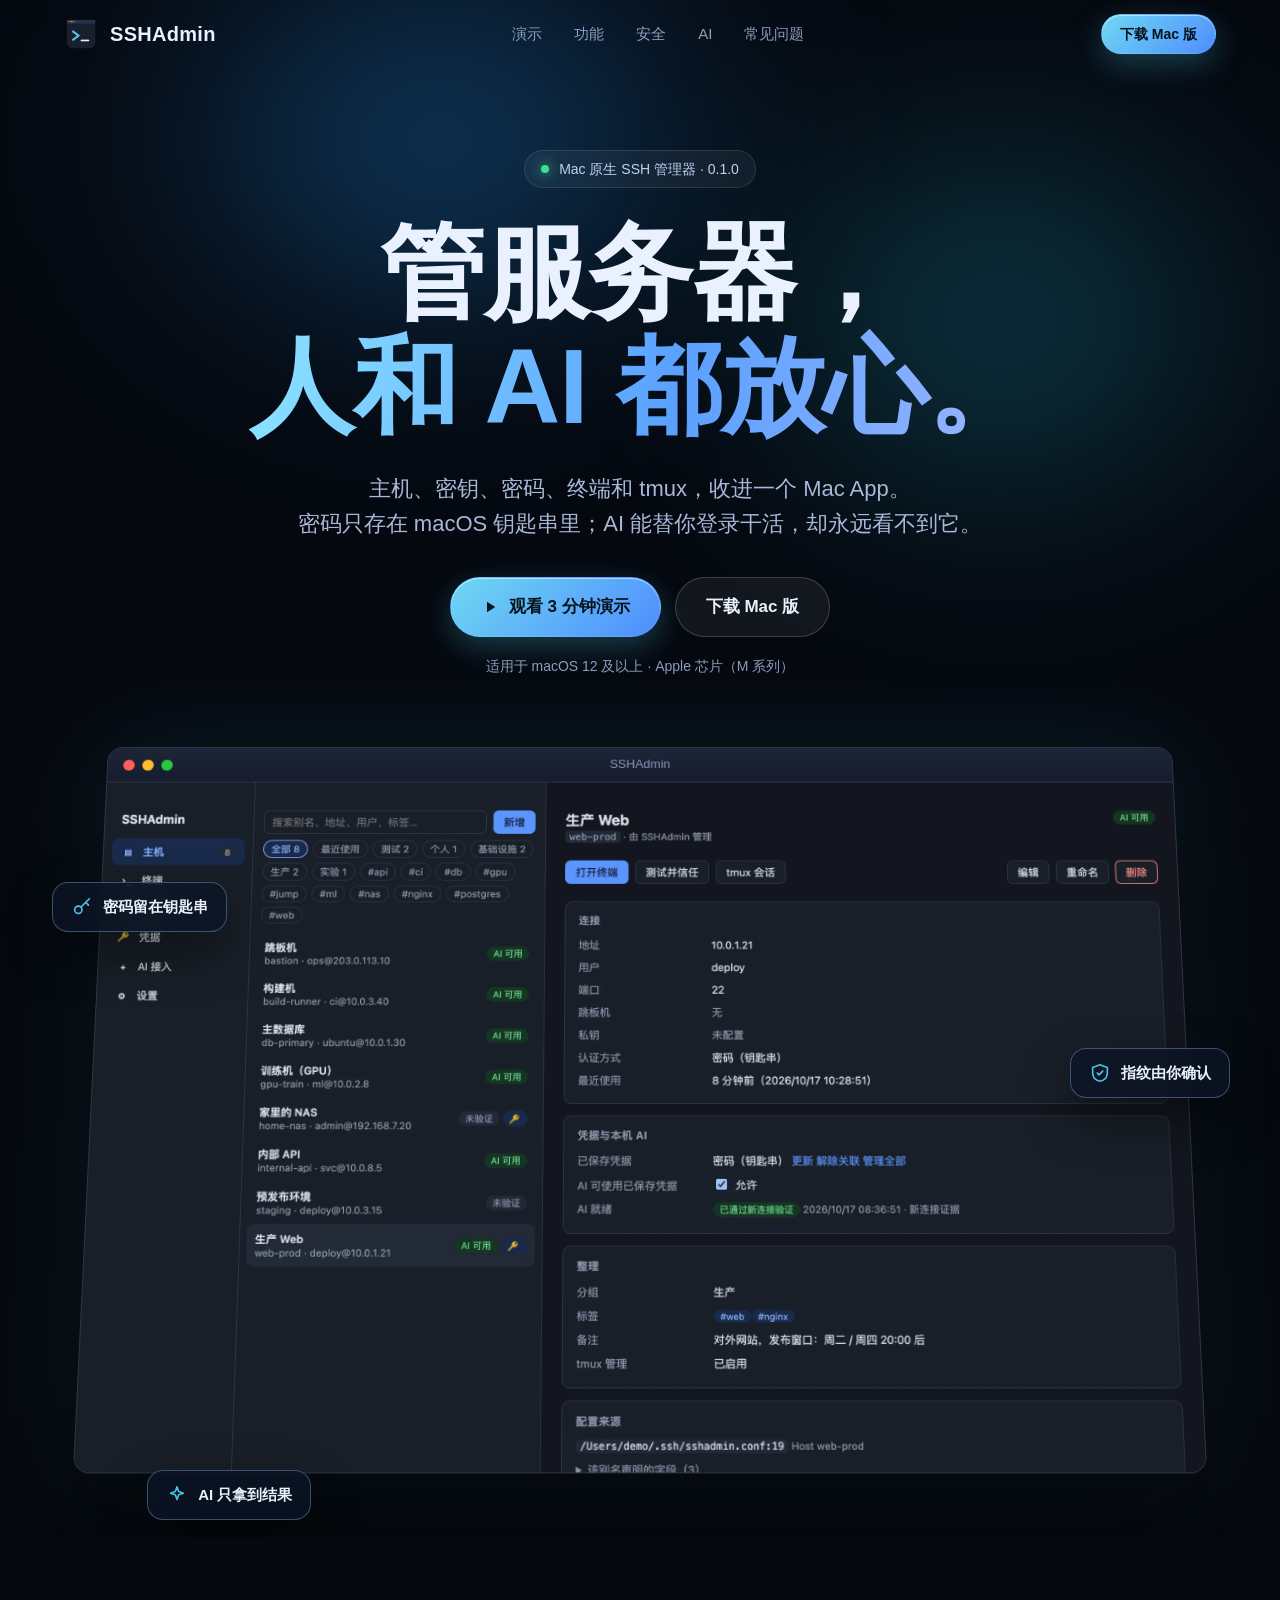
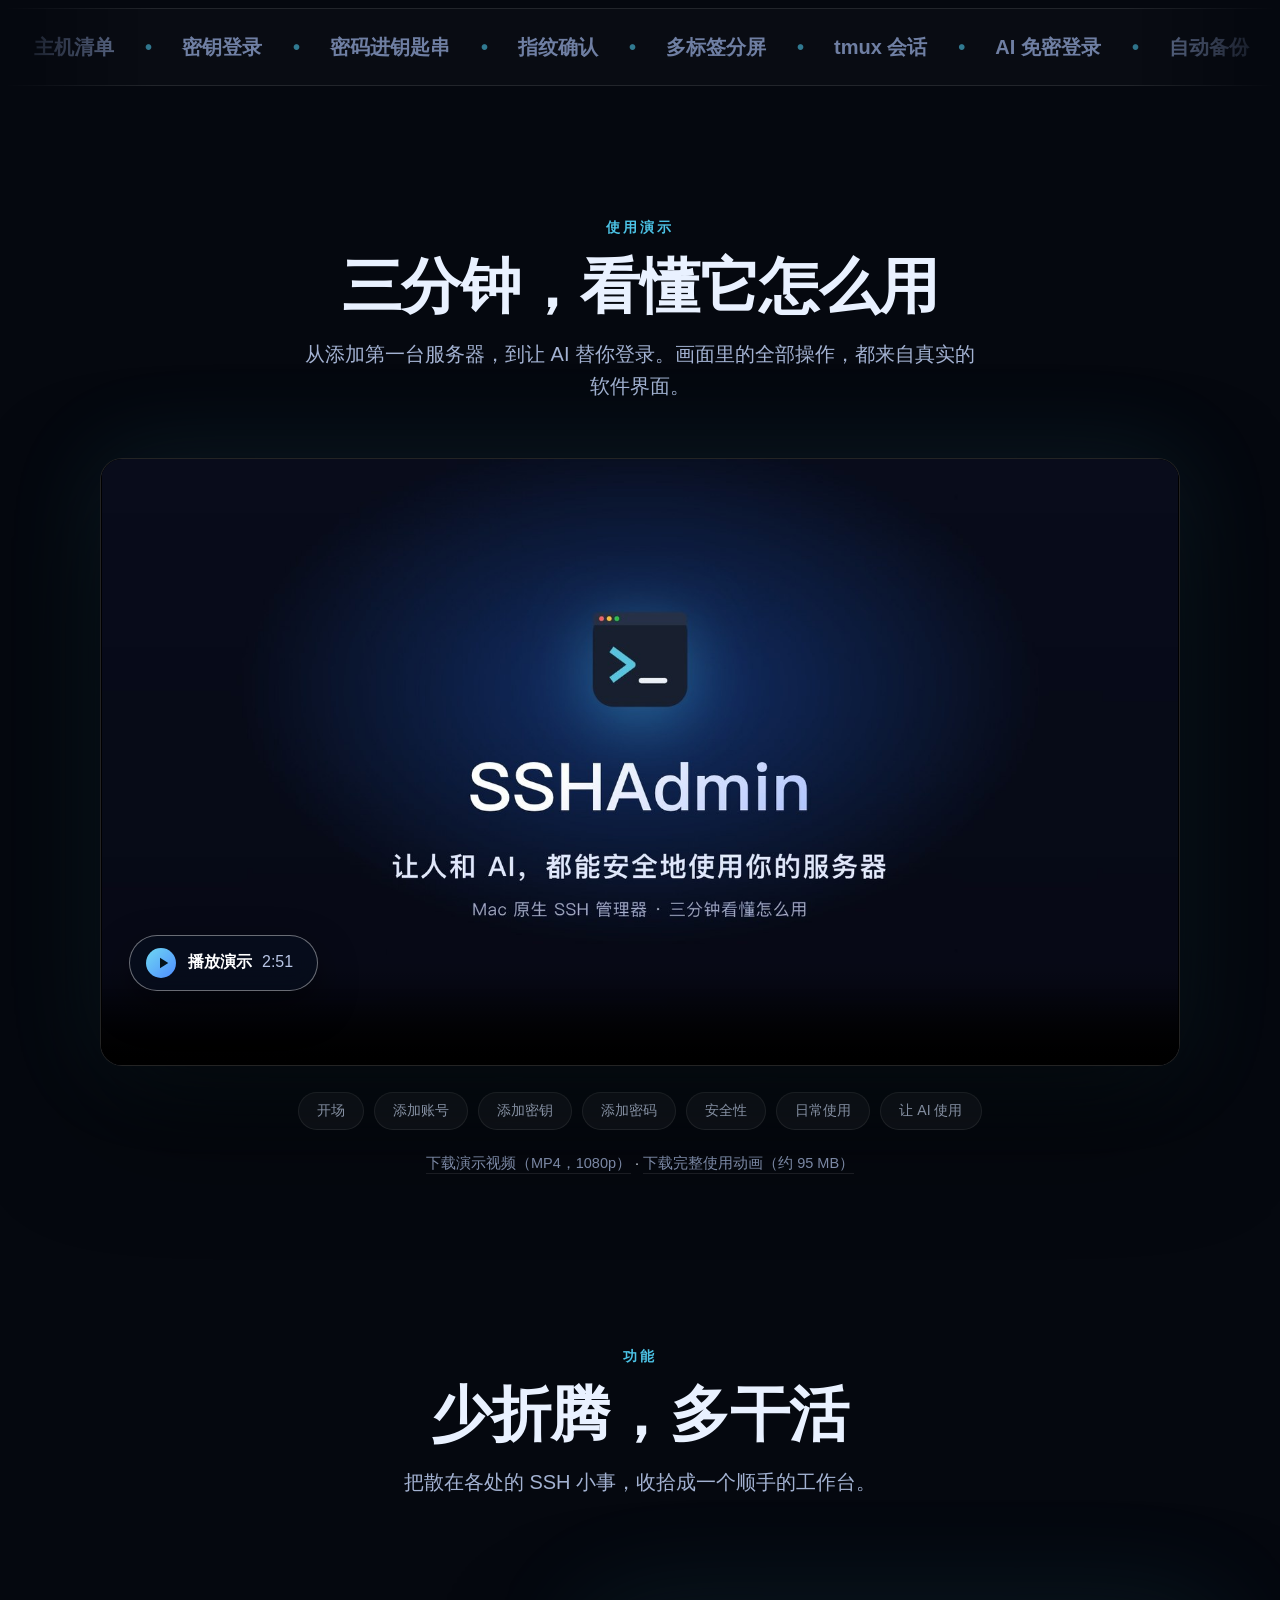
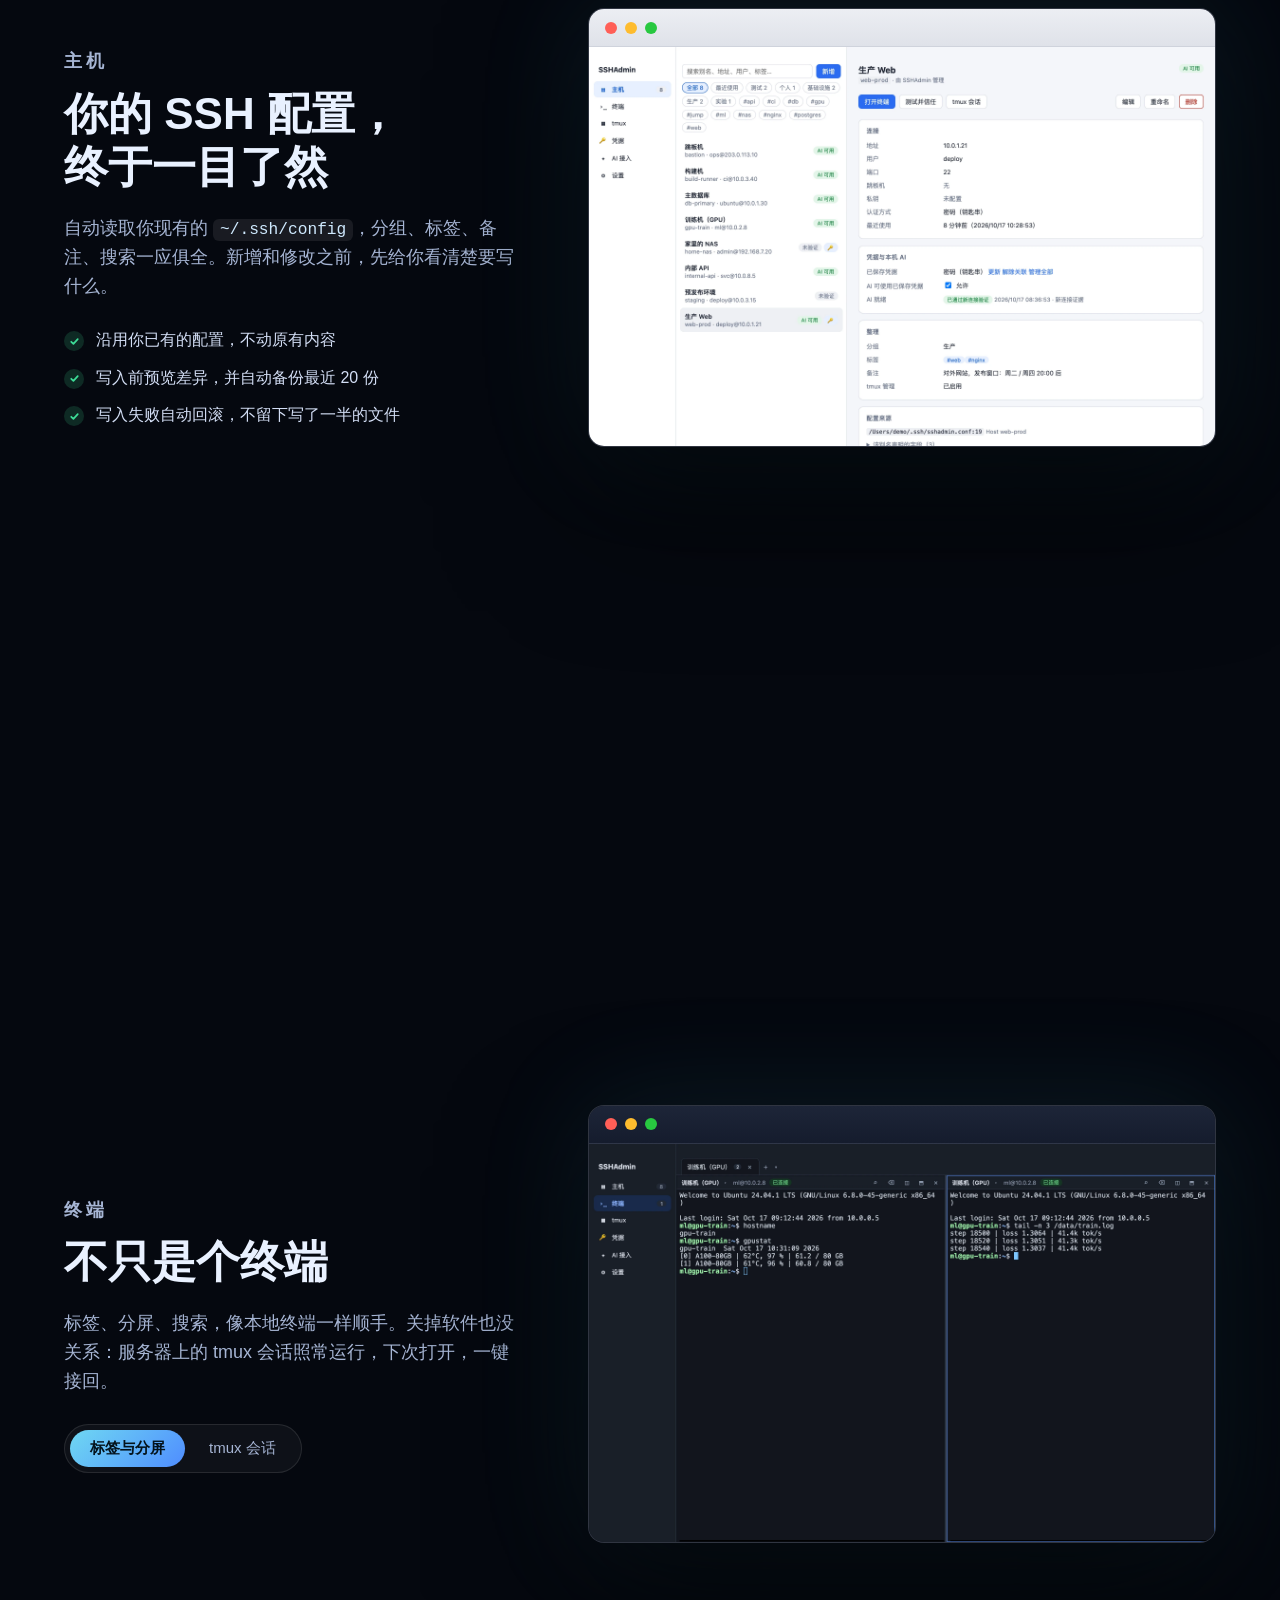
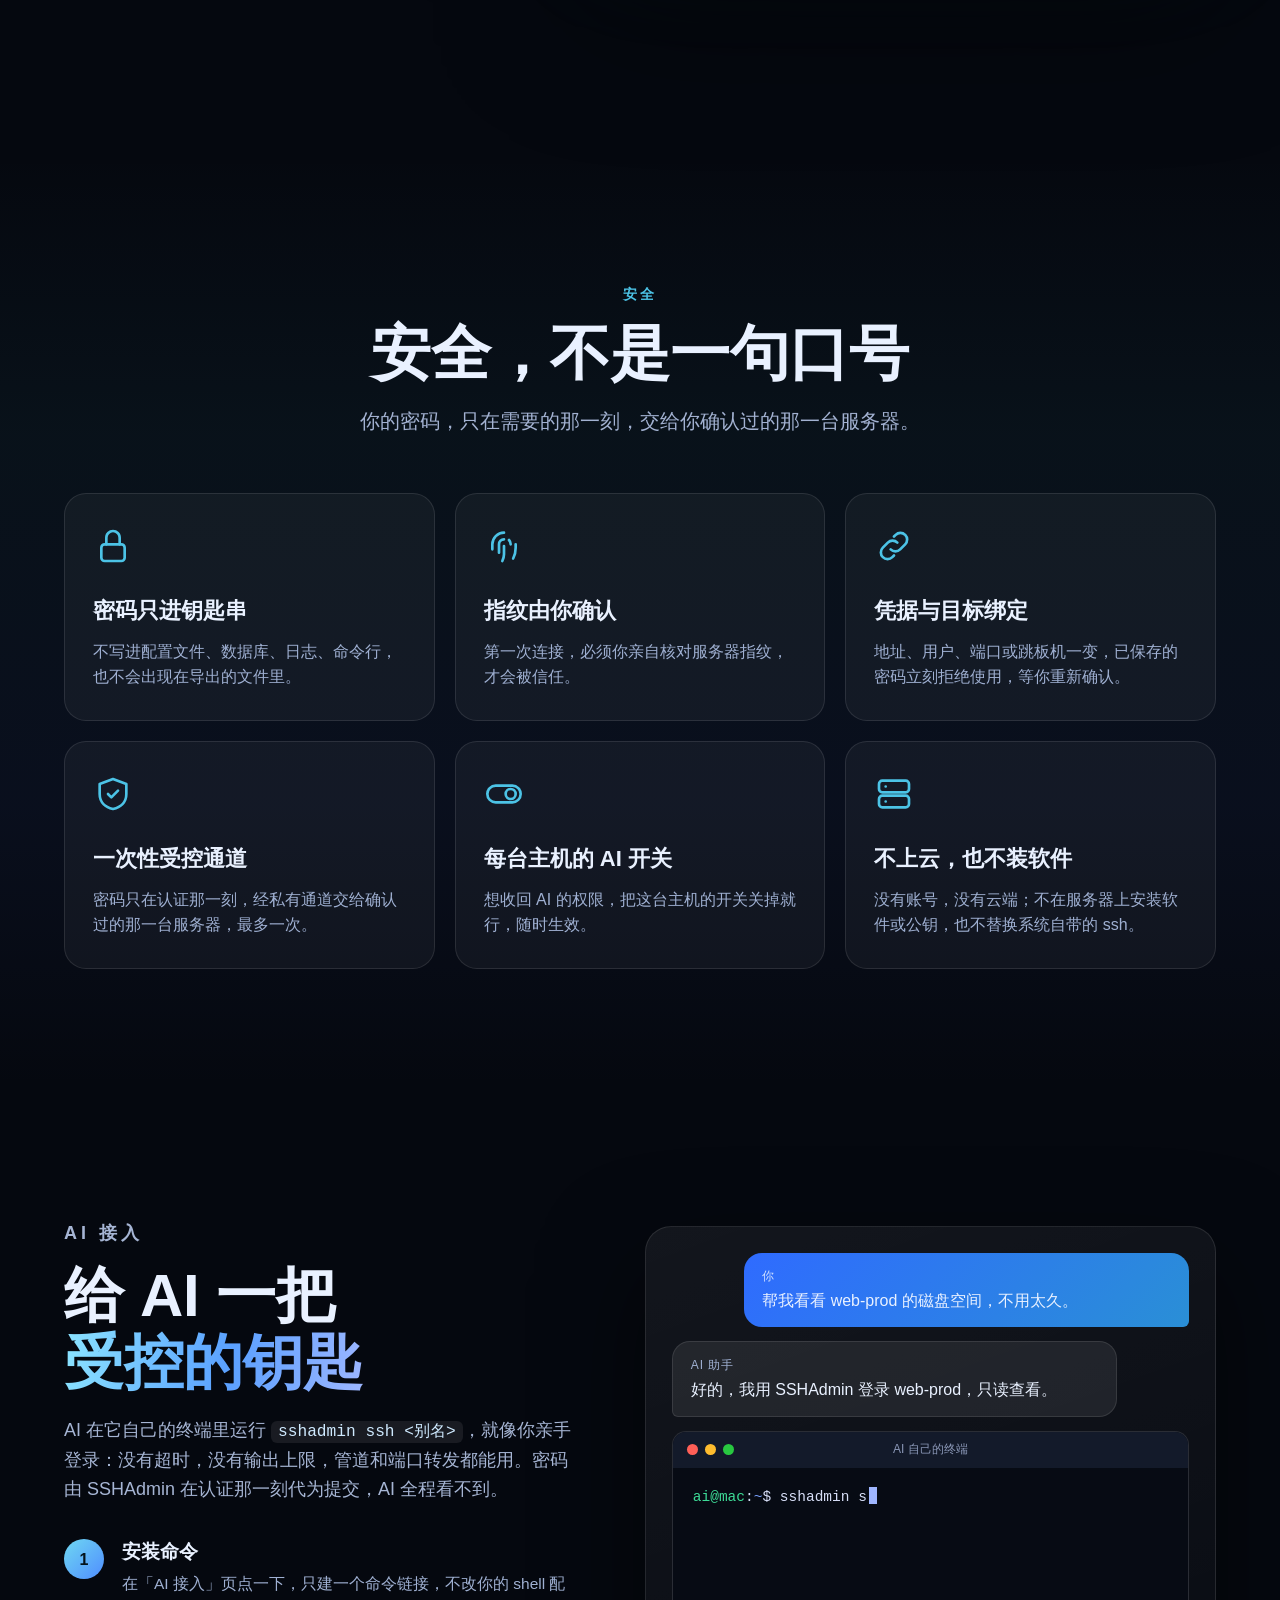
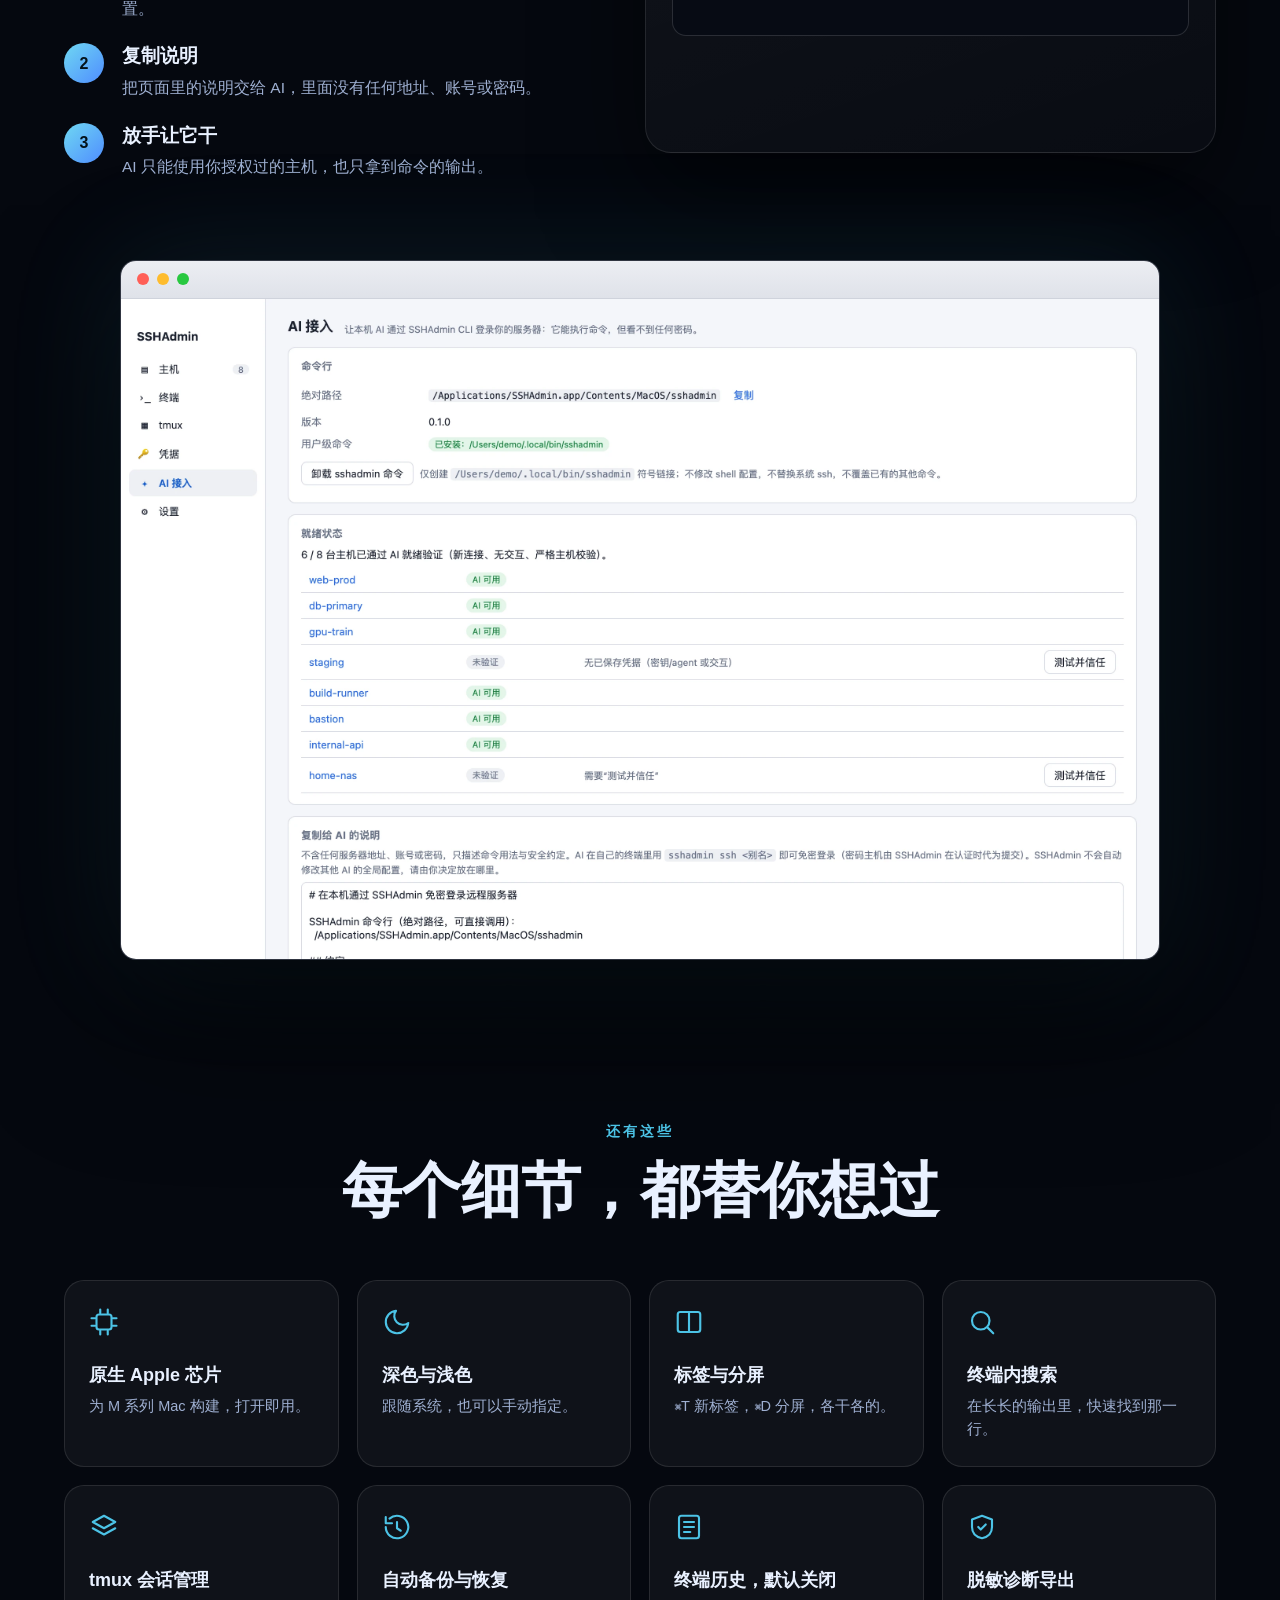
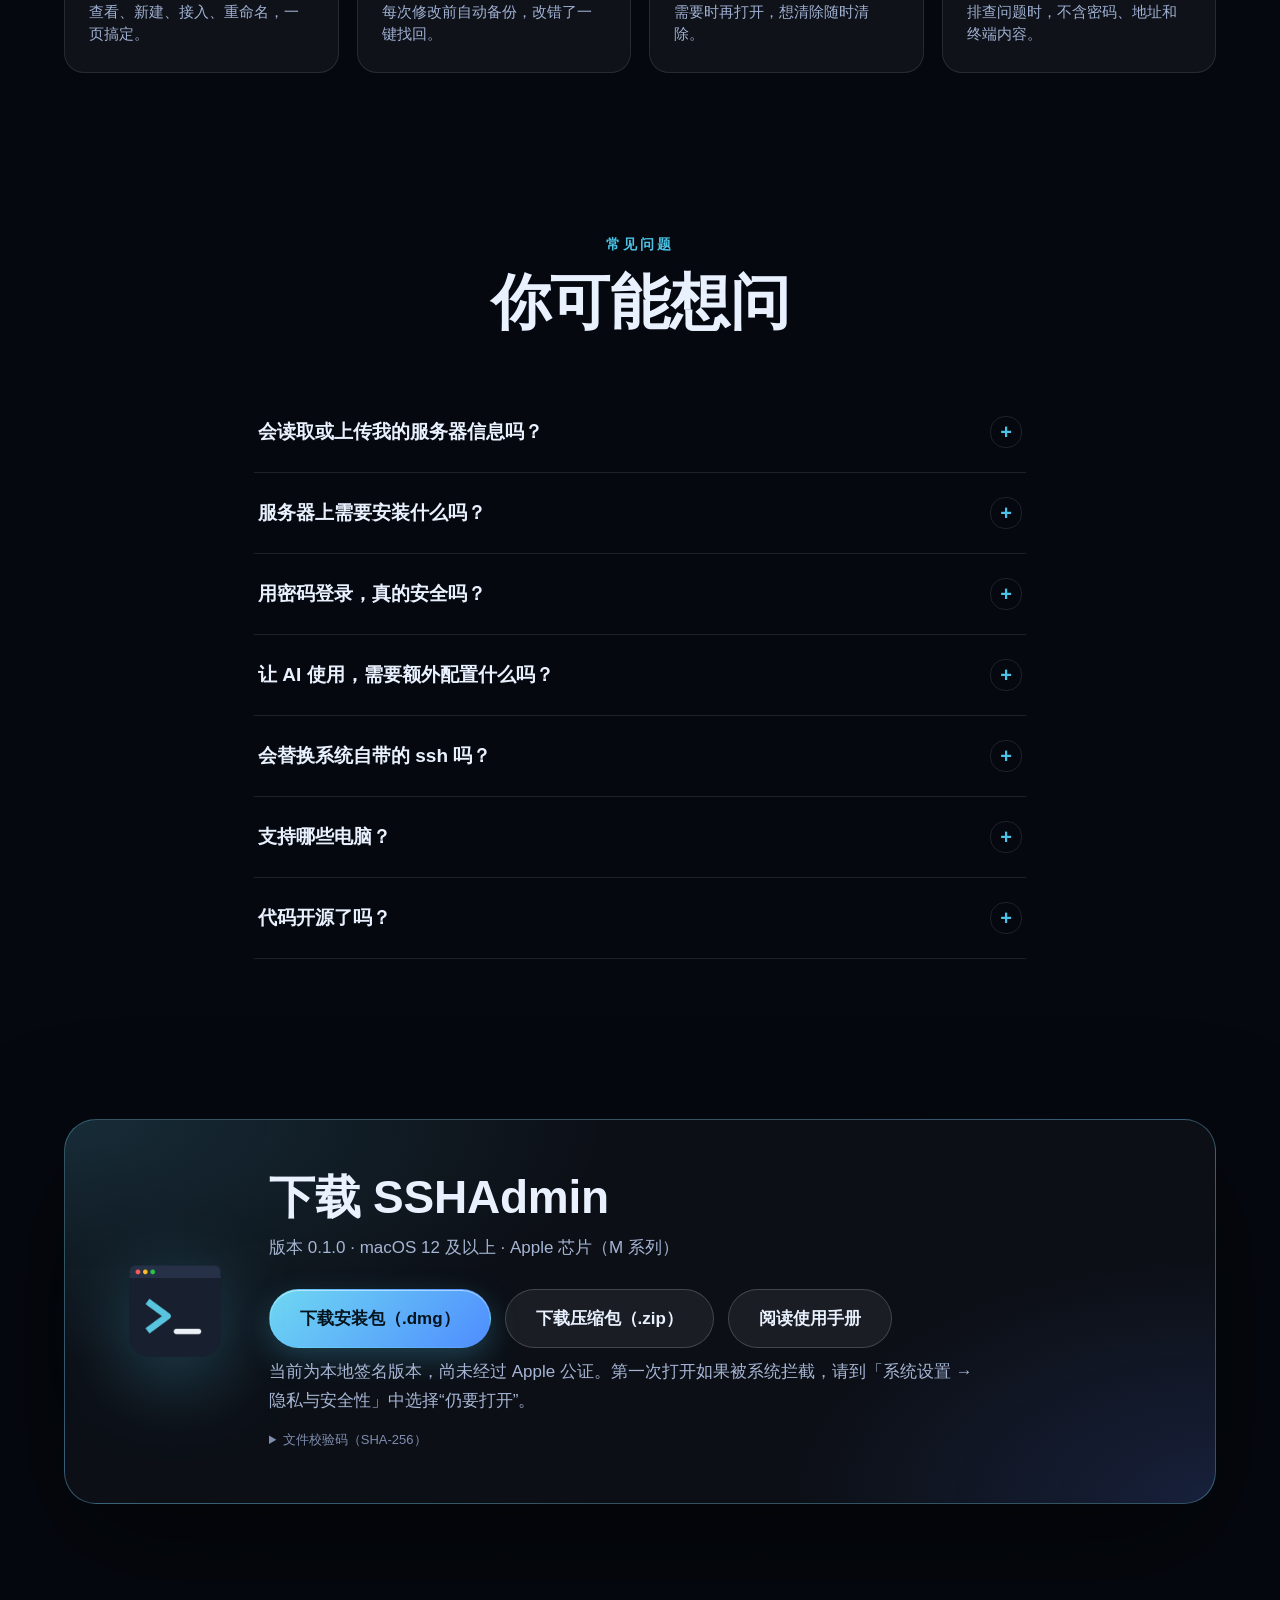
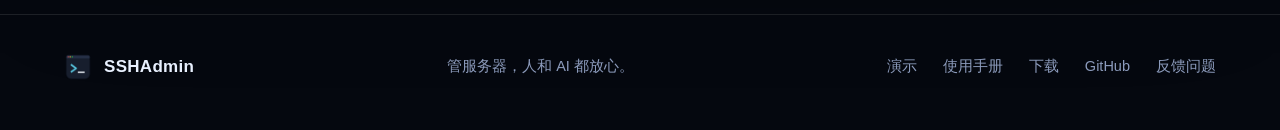
==== docs/index.html @ c9dc5f43 "Publish SSHAdmin website and release documentation" ====
<!doctype html>
<html lang="zh-CN">
<head>
<meta charset="utf-8">
<meta name="viewport" content="width=device-width, initial-scale=1">
<title>SSHAdmin · 管服务器，人和 AI 都放心</title>
<meta name="description" content="SSHAdmin 是 Mac 上的 SSH 管理器：主机、密钥、密码、终端和 tmux 收进一个 App。密码只存在 macOS 钥匙串里，AI 能替你登录干活，却永远看不到它。">
<meta name="theme-color" content="#05080f">
<meta property="og:type" content="website">
<meta property="og:url" content="https://dfbtcice.github.io/sshadmin/">
<meta property="og:image" content="https://dfbtcice.github.io/sshadmin/img/poster.jpg">
<link rel="canonical" href="https://dfbtcice.github.io/sshadmin/">
<meta property="og:title" content="SSHAdmin · 管服务器，人和 AI 都放心">
<meta property="og:description" content="Mac 上的 SSH 管理器。密码只存在 macOS 钥匙串里，AI 能替你登录干活，却永远看不到它。">
<link rel="icon" href="img/icon.png">
<link rel="stylesheet" href="style.css">
</head>
<body>

<header class="nav" id="nav">
  <div class="wrap nav-in">
    <a class="logo" href="#top" aria-label="SSHAdmin 首页"><img src="img/icon.png" alt="" width="34" height="34"><span>SSHAdmin</span></a>
    <nav class="links" aria-label="主导航">
      <a href="#film">演示</a>
      <a href="#features">功能</a>
      <a href="#security">安全</a>
      <a href="#ai">AI</a>
      <a href="#faq">常见问题</a>
    </nav>
    <a class="btn btn-sm" href="#download">下载 Mac 版</a>
  </div>
</header>

<main id="top">

<!-- ============ Hero ============ -->
<section class="hero">
  <div class="glow g1"></div><div class="glow g2"></div>
  <div class="wrap hero-in">
    <div class="chip"><i class="dot"></i>Mac 原生 SSH 管理器 · 0.1.0</div>
    <h1>管服务器，<br><span class="grad">人和 AI 都放心。</span></h1>
    <p class="lead">主机、密钥、密码、终端和 tmux，收进一个 Mac App。<br class="pc">密码只存在 macOS 钥匙串里；AI 能替你登录干活，却永远看不到它。</p>
    <div class="cta">
      <a class="btn btn-lg" href="#film"><svg viewBox="0 0 24 24" width="18" height="18" fill="currentColor"><path d="M8 5v14l11-7z"/></svg>观看 3 分钟演示</a>
      <a class="btn btn-lg btn-ghost" href="#download">下载 Mac 版</a>
    </div>
    <p class="meta">适用于 macOS 12 及以上 · Apple 芯片（M 系列）</p>

    <div class="stage" id="heroStage">
      <div class="badge b1"><svg viewBox="0 0 24 24"><circle cx="8" cy="15" r="4"/><path d="M11 12l9-9M16 7l3 3"/></svg>密码留在钥匙串</div>
      <div class="badge b2"><svg viewBox="0 0 24 24"><path d="M12 3l8 3v6c0 5-3.5 8-8 9-4.5-1-8-4-8-9V6l8-3z"/><path d="M9 12l2 2 4-4"/></svg>指纹由你确认</div>
      <div class="badge b3"><svg viewBox="0 0 24 24"><path d="M12 3l1.8 5.2L19 10l-5.2 1.8L12 17l-1.8-5.2L5 10l5.2-1.8L12 3z"/></svg>AI 只拿到结果</div>
      <figure class="win" id="heroWin">
        <div class="bar"><i></i><i></i><i></i><span>SSHAdmin</span></div>
        <img src="img/hosts-dark.webp" alt="SSHAdmin 主机列表与详情" width="1320" height="840" fetchpriority="high">
      </figure>
    </div>
  </div>
</section>

<!-- ============ 跑马灯 ============ -->
<div class="marquee" aria-hidden="true">
  <div class="track">
    <span>主机清单</span><span>密钥登录</span><span>密码进钥匙串</span><span>指纹确认</span><span>多标签分屏</span><span>tmux 会话</span><span>AI 免密登录</span><span>自动备份</span><span>深色模式</span>
    <span>主机清单</span><span>密钥登录</span><span>密码进钥匙串</span><span>指纹确认</span><span>多标签分屏</span><span>tmux 会话</span><span>AI 免密登录</span><span>自动备份</span><span>深色模式</span>
  </div>
</div>

<!-- ============ 视频 ============ -->
<section class="section film" id="film">
  <div class="wrap">
    <div class="head center reveal">
      <p class="eyebrow">使用演示</p>
      <h2>三分钟，看懂它怎么用</h2>
      <p class="sub">从添加第一台服务器，到让 AI 替你登录。画面里的全部操作，都来自真实的软件界面。</p>
    </div>
    <div class="player reveal" id="player">
      <video id="demo" controls preload="metadata" playsinline poster="img/poster.jpg">
        <source src="sshadmin-demo.mp4" type="video/mp4">
        你的浏览器不支持视频播放，请直接打开 sshadmin-demo.mp4。
      </video>
      <button class="bigplay" id="bigplay" aria-label="播放演示视频"><svg viewBox="0 0 24 24" fill="currentColor"><path d="M8 5v14l11-7z"/></svg><span>播放演示<em>2:51</em></span></button>
    </div>
    <div class="chapters reveal" id="chapters">
      <button data-t="0">开场</button>
      <button data-t="4.5">添加账号</button>
      <button data-t="25.7">添加密钥</button>
      <button data-t="43.2">添加密码</button>
      <button data-t="77.6">安全性</button>
      <button data-t="98.4">日常使用</button>
      <button data-t="125.9">让 AI 使用</button>
    </div>
    <p class="vlink reveal"><a href="sshadmin-demo.mp4" download>下载演示视频（MP4，1080p）</a> · <a href="https://github.com/DFBTCice/sshadmin/releases/download/v0.1.0/SSHAdmin-0.1.0-tutorial.mp4">下载完整使用动画（约 95 MB）</a></p>
  </div>
</section>

<!-- ============ 功能 ============ -->
<section class="section" id="features">
  <div class="wrap">
    <div class="head center reveal">
      <p class="eyebrow">功能</p>
      <h2>少折腾，多干活</h2>
      <p class="sub">把散在各处的 SSH 小事，收拾成一个顺手的工作台。</p>
    </div>

    <div class="row reveal">
      <div class="copy">
        <p class="eyebrow">主机</p>
        <h3>你的 SSH 配置，<br>终于一目了然</h3>
        <p>自动读取你现有的 <code>~/.ssh/config</code>，分组、标签、备注、搜索一应俱全。新增和修改之前，先给你看清楚要写什么。</p>
        <ul class="ticks">
          <li>沿用你已有的配置，不动原有内容</li>
          <li>写入前预览差异，并自动备份最近 20 份</li>
          <li>写入失败自动回滚，不留下写了一半的文件</li>
        </ul>
      </div>
      <figure class="shot light"><div class="bar"><i></i><i></i><i></i></div><img src="img/hosts-light.webp" alt="主机列表（浅色）" loading="lazy" width="1320" height="840"></figure>
    </div>

    <div class="row rev reveal">
      <div class="copy">
        <p class="eyebrow">凭据</p>
        <h3>密码与密钥，<br>各归其位</h3>
        <p>密码和私钥口令只保存在 macOS 钥匙串。私钥只引用路径，从不读取、不复制。每台服务器第一次连接，都由你亲自核对指纹。</p>
        <ul class="ticks">
          <li>新增主机时，一步完成保存与验证</li>
          <li>指纹对得上，才会被信任</li>
          <li>用和 AI 完全相同的条件做一次真实验证</li>
        </ul>
      </div>
      <figure class="shot light"><div class="bar"><i></i><i></i><i></i></div><img src="img/fingerprint-light.webp" alt="确认服务器指纹" loading="lazy" width="1320" height="840"></figure>
    </div>

    <div class="row reveal">
      <div class="copy">
        <p class="eyebrow">终端</p>
        <h3>不只是个终端</h3>
        <p>标签、分屏、搜索，像本地终端一样顺手。关掉软件也没关系：服务器上的 tmux 会话照常运行，下次打开，一键接回。</p>
        <div class="tabs" role="tablist" aria-label="终端画面">
          <button class="on" data-img="img/terminal-dark.webp" role="tab">标签与分屏</button>
          <button data-img="img/tmux-attached-dark.webp" role="tab">tmux 会话</button>
        </div>
      </div>
      <figure class="shot"><div class="bar"><i></i><i></i><i></i></div><img id="termShot" src="img/terminal-dark.webp" alt="终端画面" loading="lazy" width="1320" height="840"></figure>
    </div>
  </div>
</section>

<!-- ============ 安全 ============ -->
<section class="section sec" id="security">
  <div class="wrap">
    <div class="head center reveal">
      <p class="eyebrow">安全</p>
      <h2>安全，不是一句口号</h2>
      <p class="sub">你的密码，只在需要的那一刻，交给你确认过的那一台服务器。</p>
    </div>
    <div class="cards">
      <article class="card reveal"><svg viewBox="0 0 24 24"><rect x="5" y="11" width="14" height="10" rx="2"/><path d="M8 11V7a4 4 0 0 1 8 0v4"/></svg><h4>密码只进钥匙串</h4><p>不写进配置文件、数据库、日志、命令行，也不会出现在导出的文件里。</p></article>
      <article class="card reveal"><svg viewBox="0 0 24 24"><path d="M12 4a7 7 0 0 0-7 7v3"/><path d="M12 8a3 3 0 0 0-3 3v5"/><path d="M12 12v5c0 1.5-.4 2.7-1 4"/><path d="M16 11a4 4 0 0 0-1-2.6"/><path d="M19 11v2c0 2.5-.5 4.6-1.5 6.5"/></svg><h4>指纹由你确认</h4><p>第一次连接，必须你亲自核对服务器指纹，才会被信任。</p></article>
      <article class="card reveal"><svg viewBox="0 0 24 24"><path d="M10 14a4 4 0 0 0 5.7 0l3-3a4 4 0 0 0-5.7-5.7l-1 1"/><path d="M14 10a4 4 0 0 0-5.7 0l-3 3a4 4 0 0 0 5.7 5.7l1-1"/></svg><h4>凭据与目标绑定</h4><p>地址、用户、端口或跳板机一变，已保存的密码立刻拒绝使用，等你重新确认。</p></article>
      <article class="card reveal"><svg viewBox="0 0 24 24"><path d="M12 3l8 3v6c0 5-3.5 8-8 9-4.5-1-8-4-8-9V6l8-3z"/><path d="M9 12l2 2 4-4"/></svg><h4>一次性受控通道</h4><p>密码只在认证那一刻，经私有通道交给确认过的那一台服务器，最多一次。</p></article>
      <article class="card reveal"><svg viewBox="0 0 24 24"><rect x="2" y="7" width="20" height="10" rx="5"/><circle cx="16" cy="12" r="3"/></svg><h4>每台主机的 AI 开关</h4><p>想收回 AI 的权限，把这台主机的开关关掉就行，随时生效。</p></article>
      <article class="card reveal"><svg viewBox="0 0 24 24"><rect x="3" y="4" width="18" height="7" rx="2"/><rect x="3" y="13" width="18" height="7" rx="2"/><path d="M7 7.5h.01M7 16.5h.01"/></svg><h4>不上云，也不装软件</h4><p>没有账号，没有云端；不在服务器上安装软件或公钥，也不替换系统自带的 ssh。</p></article>
    </div>
  </div>
</section>

<!-- ============ AI ============ -->
<section class="section ai" id="ai">
  <div class="wrap ai-in">
    <div class="copy reveal">
      <p class="eyebrow">AI 接入</p>
      <h2>给 AI 一把<br><span class="grad">受控的钥匙</span></h2>
      <p class="sub left">AI 在它自己的终端里运行 <code>sshadmin ssh &lt;别名&gt;</code>，就像你亲手登录：没有超时，没有输出上限，管道和端口转发都能用。密码由 SSHAdmin 在认证那一刻代为提交，AI 全程看不到。</p>
      <ol class="steps">
        <li><b>安装命令</b><span>在「AI 接入」页点一下，只建一个命令链接，不改你的 shell 配置。</span></li>
        <li><b>复制说明</b><span>把页面里的说明交给 AI，里面没有任何地址、账号或密码。</span></li>
        <li><b>放手让它干</b><span>AI 只能使用你授权过的主机，也只拿到命令的输出。</span></li>
      </ol>
    </div>
    <div class="aiviz reveal" id="aiviz">
      <div class="chat">
        <div class="msg me"><small>你</small>帮我看看 web-prod 的磁盘空间，不用太久。</div>
        <div class="msg bot"><small>AI 助手</small>好的，我用 SSHAdmin 登录 web-prod，只读查看。</div>
      </div>
      <div class="term">
        <div class="tb"><i></i><i></i><i></i><span>AI 自己的终端</span></div>
        <pre><span class="g">ai@mac</span>:<span class="b">~</span>$ <span id="aiCmd" data-text="sshadmin ssh web-prod 'df -h / /data'"></span><span class="caret"></span>
<span id="aiOut" class="out"><span class="d">Filesystem      Size  Used Avail Use% Mounted on</span>
/dev/sda1        98G   60G   34G  64% /
/dev/sdb1       1.8T  1.4T  380G  79% /data</span></pre>
        <div class="float">🔐 密码由 SSHAdmin 在认证时代为提交</div>
      </div>
      <div class="msg bot done" id="aiDone"><small>AI 助手</small>根分区已用 64%，/data 还剩 380G，一切正常。</div>
    </div>
  </div>
  <div class="wrap">
    <figure class="shot wide light reveal"><div class="bar"><i></i><i></i><i></i></div><img src="img/ai-light.webp" alt="AI 接入页面" loading="lazy" width="1320" height="840"></figure>
  </div>
</section>

<!-- ============ 小功能 ============ -->
<section class="section small">
  <div class="wrap">
    <div class="head center reveal">
      <p class="eyebrow">还有这些</p>
      <h2>每个细节，都替你想过</h2>
    </div>
    <div class="grid">
      <div class="g reveal"><svg viewBox="0 0 24 24"><rect x="6" y="6" width="12" height="12" rx="2"/><path d="M9 2v3M15 2v3M9 19v3M15 19v3M2 9h3M2 15h3M19 9h3M19 15h3"/></svg><b>原生 Apple 芯片</b><span>为 M 系列 Mac 构建，打开即用。</span></div>
      <div class="g reveal"><svg viewBox="0 0 24 24"><path d="M21 12.8A9 9 0 1 1 11.2 3a7 7 0 0 0 9.8 9.8z"/></svg><b>深色与浅色</b><span>跟随系统，也可以手动指定。</span></div>
      <div class="g reveal"><svg viewBox="0 0 24 24"><rect x="3" y="4" width="18" height="16" rx="2"/><path d="M12 4v16"/></svg><b>标签与分屏</b><span>⌘T 新标签，⌘D 分屏，各干各的。</span></div>
      <div class="g reveal"><svg viewBox="0 0 24 24"><circle cx="11" cy="11" r="7"/><path d="M21 21l-4.3-4.3"/></svg><b>终端内搜索</b><span>在长长的输出里，快速找到那一行。</span></div>
      <div class="g reveal"><svg viewBox="0 0 24 24"><path d="M12 3l9 5-9 5-9-5 9-5z"/><path d="M3 13l9 5 9-5"/></svg><b>tmux 会话管理</b><span>查看、新建、接入、重命名，一页搞定。</span></div>
      <div class="g reveal"><svg viewBox="0 0 24 24"><path d="M3 12a9 9 0 1 0 3-6.7"/><path d="M3 4v5h5"/><path d="M12 8v5l3 2"/></svg><b>自动备份与恢复</b><span>每次修改前自动备份，改错了一键找回。</span></div>
      <div class="g reveal"><svg viewBox="0 0 24 24"><rect x="4" y="3" width="16" height="18" rx="2"/><path d="M8 8h8M8 12h8M8 16h5"/></svg><b>终端历史，默认关闭</b><span>需要时再打开，想清除随时清除。</span></div>
      <div class="g reveal"><svg viewBox="0 0 24 24"><path d="M12 3l8 3v6c0 5-3.5 8-8 9-4.5-1-8-4-8-9V6l8-3z"/><path d="M9 12l2 2 4-4"/></svg><b>脱敏诊断导出</b><span>排查问题时，不含密码、地址和终端内容。</span></div>
    </div>
  </div>
</section>

<!-- ============ 常见问题 ============ -->
<section class="section faq" id="faq">
  <div class="wrap narrow">
    <div class="head center reveal">
      <p class="eyebrow">常见问题</p>
      <h2>你可能想问</h2>
    </div>
    <div class="qa reveal">
      <details><summary>会读取或上传我的服务器信息吗？</summary><p>不会上传。SSHAdmin 没有账号体系，也不连接任何云端；它只在本机读取你的 SSH 配置，并通过系统自带的 OpenSSH 连接你自己的服务器。</p></details>
      <details><summary>服务器上需要安装什么吗？</summary><p>不需要。SSHAdmin 不会在服务器上安装软件，也不会替你部署公钥。使用 tmux 功能时，服务器上需要已经装有 tmux。</p></details>
      <details><summary>用密码登录，真的安全吗？</summary><p>密码只保存在 macOS 钥匙串，登录时在认证那一刻才交给你确认过的那台服务器。如果想要更强的保护，仍然推荐使用私钥登录——SSHAdmin 两种方式都支持。</p></details>
      <details><summary>让 AI 使用，需要额外配置什么吗？</summary><p>不需要接入任何插件。在「AI 接入」页安装 sshadmin 命令，再把页面里的说明复制给 AI，它就能在自己的终端里使用。SSHAdmin 不会改动其他 AI 工具的全局设置。</p></details>
      <details><summary>会替换系统自带的 ssh 吗？</summary><p>不会。系统的 ssh 保持原样，<code>sshadmin ssh</code> 只是多出来的一个入口。</p></details>
      <details><summary>支持哪些电脑？</summary><p>目前提供 Apple 芯片（M 系列）的 Mac 版本，需要 macOS 12 及以上。</p></details>
      <details><summary>代码开源了吗？</summary><p>应用源码暂不公开。<a href="https://github.com/DFBTCice/sshadmin">GitHub 产品发布仓库</a>提供官网、使用文档和成品下载，也可以在那里反馈问题。</p></details>
    </div>
  </div>
</section>

<!-- ============ 下载 ============ -->
<section class="section dl" id="download">
  <div class="wrap">
    <div class="dl-card reveal">
      <img src="img/icon.png" alt="" width="108" height="108">
      <div class="dl-main">
        <h2>下载 SSHAdmin</h2>
        <p>版本 0.1.0 · macOS 12 及以上 · Apple 芯片（M 系列）</p>
        <div class="cta">
          <a class="btn btn-lg" href="https://github.com/DFBTCice/sshadmin/releases/download/v0.1.0/SSHAdmin-0.1.0-macos-arm64.dmg" download>下载安装包（.dmg）</a>
          <a class="btn btn-lg btn-ghost" href="https://github.com/DFBTCice/sshadmin/releases/download/v0.1.0/SSHAdmin-0.1.0-macos-arm64.zip" download>下载压缩包（.zip）</a>
          <a class="btn btn-lg btn-ghost" href="manual.html">阅读使用手册</a>
        </div>
        <p class="note">当前为本地签名版本，尚未经过 Apple 公证。第一次打开如果被系统拦截，请到「系统设置 → 隐私与安全性」中选择“仍要打开”。</p>
        <details class="sums"><summary>文件校验码（SHA-256）</summary>
          <p><b>.dmg</b> f452f74a0d2dbdf907e54f1220951122e396187806189d2e4a62ae624330ee91</p>
          <p><b>.zip</b> 714ab614b4f90c52831544f1d1abcf37320ddd4b312985980b5013c0b9b248b0</p>
        </details>
      </div>
    </div>
  </div>
</section>
</main>

<footer class="foot">
  <div class="wrap foot-in">
    <a class="logo" href="#top"><img src="img/icon.png" alt="" width="28" height="28"><span>SSHAdmin</span></a>
    <p>管服务器，人和 AI 都放心。</p>
    <nav><a href="#film">演示</a><a href="manual.html">使用手册</a><a href="#download">下载</a><a href="https://github.com/DFBTCice/sshadmin">GitHub</a><a href="https://github.com/DFBTCice/sshadmin/issues">反馈问题</a></nav>
  </div>
</footer>

<script src="app.js"></script>
</body>
</html>
---- docs/style.css ----
:root {
  --bg: #05080f;
  --bg2: #0a1020;
  --ink: #e9f1ff;
  --mute: #8d9cbd;
  --line: rgba(255, 255, 255, 0.1);
  --cyan: #4cc3e6;
  --blue: #4f7cff;
  --green: #3ddc97;
  --card: rgba(255, 255, 255, 0.045);
  --font: -apple-system, BlinkMacSystemFont, "SF Pro Display", "PingFang SC", "Hiragino Sans GB", "Microsoft YaHei", "Helvetica Neue", sans-serif;
  --mono: "SF Mono", ui-monospace, Menlo, Monaco, "PingFang SC", monospace;
}
* { box-sizing: border-box; margin: 0; padding: 0; }
html { scroll-behavior: smooth; scroll-padding-top: 76px; }
body { background: var(--bg); color: var(--ink); font-family: var(--font); line-height: 1.6; -webkit-font-smoothing: antialiased; overflow-x: hidden; }
img { max-width: 100%; display: block; }
a { color: inherit; text-decoration: none; }
code { font-family: var(--mono); font-size: 0.9em; padding: 2px 7px; border-radius: 6px; background: rgba(255, 255, 255, 0.08); color: #cfeaff; }
.wrap { width: 100%; max-width: 1200px; margin: 0 auto; padding: 0 24px; }
.wrap.narrow { max-width: 820px; }
.pc { display: inline; }

/* ---------- 导航 ---------- */
.nav { position: fixed; z-index: 50; left: 0; right: 0; top: 0; height: 68px; transition: background 0.3s, border-color 0.3s; border-bottom: 1px solid transparent; }
.nav.solid { background: rgba(5, 8, 15, 0.72); backdrop-filter: blur(18px) saturate(1.4); -webkit-backdrop-filter: blur(18px) saturate(1.4); border-color: var(--line); }
.nav-in { height: 68px; display: flex; align-items: center; justify-content: space-between; gap: 24px; }
.logo { display: inline-flex; align-items: center; gap: 12px; font-weight: 700; font-size: 20px; letter-spacing: 0.3px; }
.logo img { border-radius: 8px; }
.links { display: flex; gap: 32px; font-size: 15px; color: var(--mute); }
.links a { transition: color 0.2s; }
.links a:hover { color: #fff; }

/* ---------- 按钮 ---------- */
.btn { display: inline-flex; align-items: center; justify-content: center; gap: 10px; padding: 10px 22px; border-radius: 999px; font-weight: 650; font-size: 15px; color: #04131c; background: linear-gradient(135deg, #6fd8f2, #4f8dff); box-shadow: 0 10px 30px rgba(76, 195, 230, 0.28), inset 0 1px 0 rgba(255, 255, 255, 0.5); transition: transform 0.2s, box-shadow 0.2s, background 0.2s; border: 1px solid transparent; cursor: pointer; font-family: inherit; }
.btn:hover { transform: translateY(-2px); box-shadow: 0 16px 40px rgba(76, 195, 230, 0.4), inset 0 1px 0 rgba(255, 255, 255, 0.5); }
.btn-sm { padding: 8px 18px; font-size: 14px; }
.btn-lg { padding: 15px 30px; font-size: 17px; }
.btn-ghost { color: var(--ink); background: rgba(255, 255, 255, 0.06); border-color: rgba(255, 255, 255, 0.18); box-shadow: none; }
.btn-ghost:hover { background: rgba(255, 255, 255, 0.12); box-shadow: none; }

/* ---------- Hero ---------- */
.hero { position: relative; padding: 150px 0 40px; text-align: center; overflow: hidden; }
.glow { position: absolute; border-radius: 50%; filter: blur(90px); opacity: 0.55; pointer-events: none; }
.glow.g1 { width: 720px; height: 520px; left: 50%; top: -120px; margin-left: -560px; background: radial-gradient(closest-side, #1b6fb4, transparent); }
.glow.g2 { width: 640px; height: 520px; left: 50%; top: 60px; margin-left: 40px; background: radial-gradient(closest-side, #1a8fa8, transparent); opacity: 0.4; }
.hero-in { position: relative; }
.chip { display: inline-flex; align-items: center; gap: 10px; padding: 7px 16px; border-radius: 999px; border: 1px solid var(--line); background: rgba(255, 255, 255, 0.05); font-size: 14px; color: #bfd0f2; }
.chip .dot { width: 8px; height: 8px; border-radius: 4px; background: var(--green); box-shadow: 0 0 12px var(--green); }
.hero h1 { margin-top: 28px; font-size: clamp(46px, 8.2vw, 108px); font-weight: 800; line-height: 1.08; letter-spacing: -0.01em; }
.grad { background: linear-gradient(100deg, #8be4ff 0%, #5aa0ff 55%, #9db6ff 100%); -webkit-background-clip: text; background-clip: text; color: transparent; }
.lead { margin: 28px auto 0; max-width: 720px; font-size: clamp(17px, 2.1vw, 22px); color: #a9b8d8; }
.cta { margin-top: 36px; display: flex; flex-wrap: wrap; gap: 14px; justify-content: center; }
.meta { margin-top: 18px; font-size: 14px; color: var(--mute); }

.stage { position: relative; margin: 70px auto 0; max-width: 1120px; perspective: 1800px; }
.win, .shot { position: relative; margin: 0; border-radius: 16px; overflow: hidden; border: 1px solid rgba(255, 255, 255, 0.14); background: #0e1422; box-shadow: 0 60px 140px rgba(0, 0, 0, 0.6), 0 0 120px rgba(76, 195, 230, 0.12); }
.win { transform: rotateX(9deg) scale(0.95); transform-origin: 50% 0; will-change: transform; }
.bar { position: relative; display: flex; align-items: center; gap: 8px; height: 38px; padding: 0 16px; background: linear-gradient(#1d2538, #151c2d); border-bottom: 1px solid rgba(255, 255, 255, 0.08); }
.bar i { width: 12px; height: 12px; border-radius: 6px; background: #ff5f57; display: block; }
.bar i:nth-child(2) { background: #febc2e; }
.bar i:nth-child(3) { background: #28c840; }
.bar span { position: absolute; left: 0; right: 0; text-align: center; font-size: 13px; color: #8a97b6; }
.shot.light .bar { background: linear-gradient(#eceef3, #dfe2e9); border-color: #cfd3dc; }
.win img, .shot img { width: 100%; height: auto; display: block; }
.badge { position: absolute; z-index: 3; display: inline-flex; align-items: center; gap: 10px; padding: 12px 18px; border-radius: 16px; font-size: 15px; font-weight: 600; background: rgba(12, 20, 38, 0.78); border: 1px solid rgba(140, 200, 255, 0.35); backdrop-filter: blur(14px); -webkit-backdrop-filter: blur(14px); box-shadow: 0 20px 50px rgba(0, 0, 0, 0.45); animation: float 6s ease-in-out infinite; }
.badge svg { width: 22px; height: 22px; fill: none; stroke: var(--cyan); stroke-width: 1.8; stroke-linecap: round; stroke-linejoin: round; }
.badge.b1 { left: -28px; top: 18%; }
.badge.b2 { right: -30px; top: 40%; animation-delay: -2s; }
.badge.b3 { left: 6%; bottom: -22px; animation-delay: -4s; }
@keyframes float { 0%, 100% { transform: translateY(0); } 50% { transform: translateY(-12px); } }

/* ---------- 跑马灯 ---------- */
.marquee { position: relative; margin-top: 70px; padding: 22px 0; overflow: hidden; border-block: 1px solid var(--line); background: rgba(255, 255, 255, 0.02); -webkit-mask-image: linear-gradient(90deg, transparent, #000 12%, #000 88%, transparent); mask-image: linear-gradient(90deg, transparent, #000 12%, #000 88%, transparent); }
.marquee .track { display: flex; width: max-content; animation: slide 46s linear infinite; }
.marquee span { padding: 0 34px; font-size: 20px; font-weight: 600; color: #6f7fa3; white-space: nowrap; position: relative; }
.marquee span::after { content: "•"; position: absolute; right: -4px; color: var(--cyan); opacity: 0.6; }
@keyframes slide { to { transform: translateX(-50%); } }

/* ---------- 通用区块 ---------- */
.section { padding: 130px 0 40px; position: relative; }
.head { margin-bottom: 56px; }
.head.center { text-align: center; }
.eyebrow { font-size: 14px; letter-spacing: 0.22em; text-transform: uppercase; color: var(--cyan); font-weight: 700; }
.section h2 { margin-top: 14px; font-size: clamp(34px, 5.2vw, 60px); line-height: 1.12; font-weight: 800; letter-spacing: -0.005em; }
.sub { margin: 18px auto 0; max-width: 680px; font-size: clamp(16px, 1.9vw, 20px); color: #a3b2d2; }
.sub.left { margin-left: 0; }

/* ---------- 视频 ---------- */
.player { position: relative; max-width: 1080px; margin: 0 auto; border-radius: 22px; overflow: hidden; border: 1px solid rgba(255, 255, 255, 0.14); background: #000; box-shadow: 0 50px 120px rgba(0, 0, 0, 0.6), 0 0 100px rgba(76, 195, 230, 0.12); aspect-ratio: 16 / 9; }
.player video { width: 100%; height: 100%; display: block; background: #000; }
.bigplay { position: absolute; left: 28px; bottom: 74px; display: inline-flex; align-items: center; gap: 12px; padding: 12px 24px 12px 16px; border-radius: 999px; border: 1px solid rgba(255, 255, 255, 0.4); background: rgba(8, 16, 32, 0.62); color: #fff; font-family: inherit; font-size: 16px; font-weight: 650; backdrop-filter: blur(12px); -webkit-backdrop-filter: blur(12px); cursor: pointer; transition: transform 0.25s, background 0.25s, opacity 0.3s; box-shadow: 0 16px 40px rgba(0, 0, 0, 0.45); }
.bigplay svg { width: 30px; height: 30px; padding: 6px 4px 6px 8px; border-radius: 15px; background: linear-gradient(135deg, #6fd8f2, #4f8dff); color: #04131c; }
.bigplay em { margin-left: 10px; font-style: normal; font-weight: 500; color: #b8c6e6; }
.bigplay:hover { transform: translateY(-2px); background: rgba(24, 56, 96, 0.7); }
.player.playing .bigplay { opacity: 0; pointer-events: none; }
.vlink { margin-top: 22px; text-align: center; font-size: 14.5px; }
.vlink a { color: var(--mute); border-bottom: 1px solid var(--line); padding-bottom: 2px; transition: color 0.2s; }
.vlink a:hover { color: #fff; }
.chapters { display: flex; flex-wrap: wrap; gap: 10px; justify-content: center; margin-top: 26px; }
.chapters button { padding: 9px 18px; border-radius: 999px; border: 1px solid var(--line); background: rgba(255, 255, 255, 0.05); color: #c6d3ee; font-size: 14px; font-family: inherit; cursor: pointer; transition: background 0.2s, border-color 0.2s, color 0.2s; }
.chapters button:hover { background: rgba(255, 255, 255, 0.12); }
.chapters button.on { background: linear-gradient(135deg, rgba(76, 195, 230, 0.28), rgba(79, 124, 255, 0.28)); border-color: rgba(120, 210, 240, 0.7); color: #fff; }

/* ---------- 功能行 ---------- */
.row { display: grid; grid-template-columns: minmax(0, 0.9fr) minmax(0, 1.25fr); gap: 72px; align-items: center; margin: 110px 0; }
.row.rev { grid-template-columns: minmax(0, 1.25fr) minmax(0, 0.9fr); }
.row.rev .copy { order: 2; }
.copy h3 { margin-top: 12px; font-size: clamp(30px, 3.6vw, 44px); line-height: 1.2; font-weight: 800; }
.copy > p { margin-top: 20px; font-size: 18px; color: #a6b5d4; }
.ticks { list-style: none; margin-top: 26px; display: grid; gap: 12px; }
.ticks li { position: relative; padding-left: 32px; color: #d3def5; font-size: 16px; }
.ticks li::before { content: ""; position: absolute; left: 0; top: 4px; width: 20px; height: 20px; border-radius: 10px; background: rgba(61, 220, 151, 0.16) url("data:image/svg+xml,%3Csvg xmlns='http://www.w3.org/2000/svg' viewBox='0 0 24 24' fill='none' stroke='%233ddc97' stroke-width='3.2' stroke-linecap='round' stroke-linejoin='round'%3E%3Cpath d='M6 12.5l4 4 8-9'/%3E%3C/svg%3E") center/13px no-repeat; }
.tabs { display: inline-flex; margin-top: 28px; padding: 5px; gap: 4px; border-radius: 999px; border: 1px solid var(--line); background: rgba(255, 255, 255, 0.04); }
.tabs button { padding: 9px 20px; border-radius: 999px; border: 0; background: transparent; color: #a6b5d4; font-size: 15px; font-family: inherit; cursor: pointer; transition: background 0.2s, color 0.2s; }
.tabs button.on { background: linear-gradient(135deg, #6fd8f2, #4f8dff); color: #04131c; font-weight: 650; }

/* ---------- 安全 ---------- */
.sec { background: linear-gradient(180deg, transparent, rgba(76, 195, 230, 0.05) 30%, rgba(79, 124, 255, 0.06) 70%, transparent); margin-top: 60px; padding-bottom: 120px; }
.cards { display: grid; grid-template-columns: repeat(3, minmax(0, 1fr)); gap: 20px; }
.card { padding: 32px 28px 30px; border-radius: 22px; border: 1px solid var(--line); background: var(--card); transition: transform 0.3s, border-color 0.3s, background 0.3s; }
.card:hover { transform: translateY(-6px); border-color: rgba(120, 210, 240, 0.5); background: rgba(255, 255, 255, 0.07); }
.card svg { width: 40px; height: 40px; fill: none; stroke: var(--cyan); stroke-width: 1.6; stroke-linecap: round; stroke-linejoin: round; }
.card h4 { margin-top: 20px; font-size: 22px; font-weight: 700; }
.card p { margin-top: 10px; color: #9fb0d2; font-size: 16px; }

/* ---------- AI ---------- */
.ai { padding-top: 110px; }
.ai-in { display: grid; grid-template-columns: minmax(0, 0.95fr) minmax(0, 1.05fr); gap: 64px; align-items: center; }
.ai h2 { text-align: left; }
.steps { list-style: none; counter-reset: s; margin-top: 34px; display: grid; gap: 20px; }
.steps li { counter-increment: s; position: relative; padding-left: 58px; }
.steps li::before { content: counter(s); position: absolute; left: 0; top: 2px; width: 40px; height: 40px; border-radius: 20px; display: flex; align-items: center; justify-content: center; font-weight: 800; background: linear-gradient(135deg, #6fd8f2, #4f8dff); color: #04131c; }
.steps b { display: block; font-size: 19px; }
.steps span { display: block; margin-top: 4px; color: #9fb0d2; font-size: 15.5px; }
.aiviz { position: relative; padding: 26px; border-radius: 26px; border: 1px solid var(--line); background: linear-gradient(160deg, rgba(255, 255, 255, 0.06), rgba(255, 255, 255, 0.02)); box-shadow: 0 40px 100px rgba(0, 0, 0, 0.5); }
.msg { max-width: 86%; margin-bottom: 14px; padding: 14px 18px; border-radius: 18px; font-size: 16px; line-height: 1.5; }
.msg small { display: block; font-size: 12px; color: #9fb0d2; margin-bottom: 4px; letter-spacing: 0.08em; }
.msg.me { margin-left: auto; background: linear-gradient(135deg, #2f6bff, #2a8fd6); border-bottom-right-radius: 6px; }
.msg.me small { color: #cfe0ff; }
.msg.bot { background: rgba(255, 255, 255, 0.08); border: 1px solid var(--line); border-bottom-left-radius: 6px; }
.term { position: relative; margin: 6px 0 14px; border-radius: 14px; overflow: hidden; background: #070b14; border: 1px solid rgba(255, 255, 255, 0.14); }
.term .tb { position: relative; display: flex; align-items: center; gap: 7px; height: 36px; padding: 0 14px; background: #131a2a; }
.term .tb i { width: 11px; height: 11px; border-radius: 6px; background: #ff5f57; display: block; }
.term .tb i:nth-child(2) { background: #febc2e; }
.term .tb i:nth-child(3) { background: #28c840; }
.term .tb span { position: absolute; left: 0; right: 0; text-align: center; font-size: 12px; color: #8a97b6; }
.term pre { padding: 18px 20px 54px; font-family: var(--mono); font-size: 14.5px; line-height: 1.6; color: #d7def7; white-space: pre-wrap; min-height: 150px; }
.term .g { color: var(--green); }
.term .b { color: #7aa2ff; }
.term .d { color: #7f8bb0; }
.caret { display: inline-block; width: 8px; height: 17px; margin-left: 2px; vertical-align: -3px; background: #9fb6ff; animation: blink 1s steps(1) infinite; }
@keyframes blink { 50% { opacity: 0; } }
.out { opacity: 0; transition: opacity 0.6s; display: block; margin-top: 2px; }
.out.show { opacity: 1; }
.term .float { position: absolute; left: 16px; bottom: 14px; padding: 7px 14px; border-radius: 12px; font-size: 13px; font-weight: 600; background: #0e1a2e; border: 1px solid rgba(61, 220, 151, 0.6); color: #d4ffe9; opacity: 0; transform: translateY(8px); transition: opacity 0.5s, transform 0.5s; }
.term .float.show { opacity: 1; transform: none; }
.msg.done { opacity: 0; transform: translateY(10px); transition: opacity 0.6s, transform 0.6s; margin-bottom: 0; }
.msg.done.show { opacity: 1; transform: none; }
.shot.wide { max-width: 1040px; margin: 80px auto 0; }

/* ---------- 小功能 ---------- */
.small { padding-top: 120px; }
.grid { display: grid; grid-template-columns: repeat(4, minmax(0, 1fr)); gap: 18px; }
.grid .g { padding: 26px 24px; border-radius: 20px; border: 1px solid var(--line); background: var(--card); transition: transform 0.3s, background 0.3s; }
.grid .g:hover { transform: translateY(-4px); background: rgba(255, 255, 255, 0.07); }
.grid .g svg { width: 30px; height: 30px; fill: none; stroke: var(--cyan); stroke-width: 1.7; stroke-linecap: round; stroke-linejoin: round; }
.grid .g b { display: block; margin-top: 16px; font-size: 18px; }
.grid .g span { display: block; margin-top: 6px; color: #9fb0d2; font-size: 14.5px; line-height: 1.55; }

/* ---------- FAQ ---------- */
.faq { padding-top: 120px; }
.qa details { border-bottom: 1px solid var(--line); padding: 0; }
.qa summary { list-style: none; cursor: pointer; display: flex; justify-content: space-between; align-items: center; gap: 20px; padding: 24px 4px; font-size: 19px; font-weight: 650; }
.qa summary::-webkit-details-marker { display: none; }
.qa summary::after { content: "+"; flex: none; width: 30px; height: 30px; border-radius: 15px; display: flex; align-items: center; justify-content: center; font-size: 20px; color: var(--cyan); border: 1px solid var(--line); transition: transform 0.25s; }
.qa details[open] summary::after { transform: rotate(45deg); }
.qa p { padding: 0 4px 26px; color: #a6b5d4; font-size: 16.5px; max-width: 700px; }

/* ---------- 下载 ---------- */
.dl { padding: 120px 0 110px; }
.dl-card { position: relative; display: flex; gap: 40px; align-items: center; padding: 52px 56px; border-radius: 32px; border: 1px solid rgba(120, 210, 240, 0.35); background: radial-gradient(900px 400px at 0% 0%, rgba(76, 195, 230, 0.16), transparent 60%), radial-gradient(700px 400px at 100% 100%, rgba(79, 124, 255, 0.16), transparent 60%), rgba(255, 255, 255, 0.03); box-shadow: 0 40px 120px rgba(0, 0, 0, 0.5); }
.dl-card > img { flex: none; border-radius: 24px; filter: drop-shadow(0 20px 40px rgba(76, 195, 230, 0.35)); }
.dl-main h2 { margin: 0; font-size: clamp(30px, 4vw, 46px); }
.dl-main > p { margin-top: 10px; color: #a6b5d4; font-size: 17px; }
.dl-main .cta { justify-content: flex-start; margin-top: 28px; }
.note { margin-top: 24px; max-width: 720px; font-size: 14.5px; color: #8d9cbd; line-height: 1.7; }
.sums { margin-top: 14px; font-size: 13px; color: #7f8db0; }
.sums summary { cursor: pointer; }
.sums p { margin-top: 8px; font-family: var(--mono); font-size: 12px; word-break: break-all; }
.sums b { color: #b9c7e6; margin-right: 8px; }

/* ---------- 页脚 ---------- */
.foot { border-top: 1px solid var(--line); padding: 38px 0 50px; color: var(--mute); font-size: 14.5px; }
.foot-in { display: flex; align-items: center; justify-content: space-between; gap: 24px; flex-wrap: wrap; }
.foot .logo { color: var(--ink); font-size: 17px; }
.foot nav { display: flex; gap: 26px; }
.foot nav a:hover { color: #fff; }

/* ---------- 滚动出现 ---------- */
.js .reveal { opacity: 0; transform: translateY(28px); transition: opacity 0.9s cubic-bezier(0.2, 0.7, 0.2, 1), transform 0.9s cubic-bezier(0.2, 0.7, 0.2, 1); }
.js .reveal.in { opacity: 1; transform: none; }
.js .cards .reveal:nth-child(2), .js .grid .reveal:nth-child(2) { transition-delay: 0.07s; }
.js .cards .reveal:nth-child(3), .js .grid .reveal:nth-child(3) { transition-delay: 0.14s; }
.js .grid .reveal:nth-child(4) { transition-delay: 0.21s; }

/* ---------- 响应式 ---------- */
@media (max-width: 1000px) {
  .links { display: none; }
  .row, .row.rev { grid-template-columns: 1fr; gap: 40px; margin: 80px 0; }
  .row.rev .copy { order: 0; }
  .ai-in { grid-template-columns: 1fr; gap: 48px; }
  .cards { grid-template-columns: repeat(2, minmax(0, 1fr)); }
  .grid { grid-template-columns: repeat(2, minmax(0, 1fr)); }
  .badge.b1 { left: -6px; }
  .badge.b2 { right: -6px; }
  .dl-card { flex-direction: column; text-align: center; padding: 40px 28px; }
  .dl-main .cta { justify-content: center; }
}
@media (max-width: 640px) {
  .hero { padding-top: 120px; }
  .pc { display: none; }
  .badge { display: none; }
  .cards, .grid { grid-template-columns: 1fr; }
  .section { padding-top: 90px; }
  .foot-in { flex-direction: column; text-align: center; }
  .btn-lg { padding: 13px 24px; font-size: 16px; }
  .bigplay { left: 14px; bottom: 56px; padding: 9px 18px 9px 12px; font-size: 14px; }
}
@media (prefers-reduced-motion: reduce) {
  html { scroll-behavior: auto; }
  .badge, .marquee .track, .caret { animation: none; }
  .js .reveal { opacity: 1; transform: none; transition: none; }
  .win { transform: none; }
}
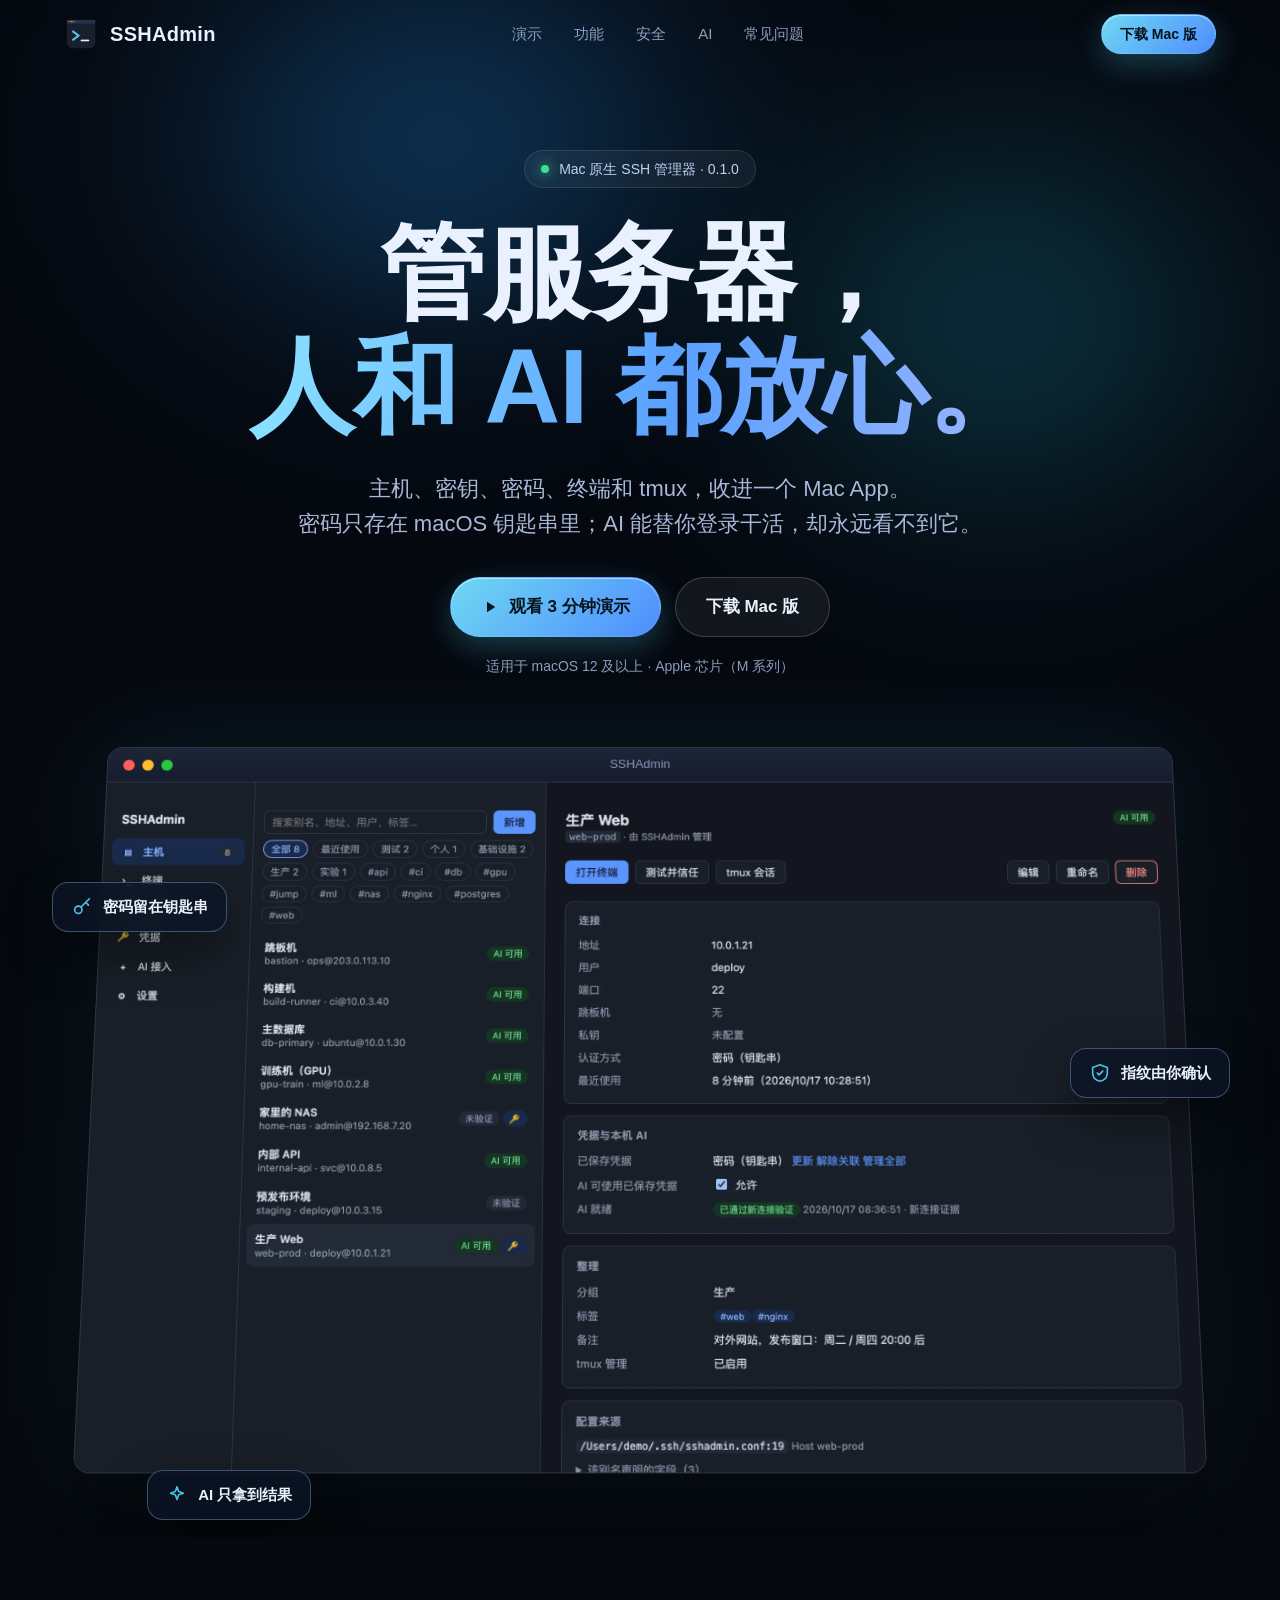
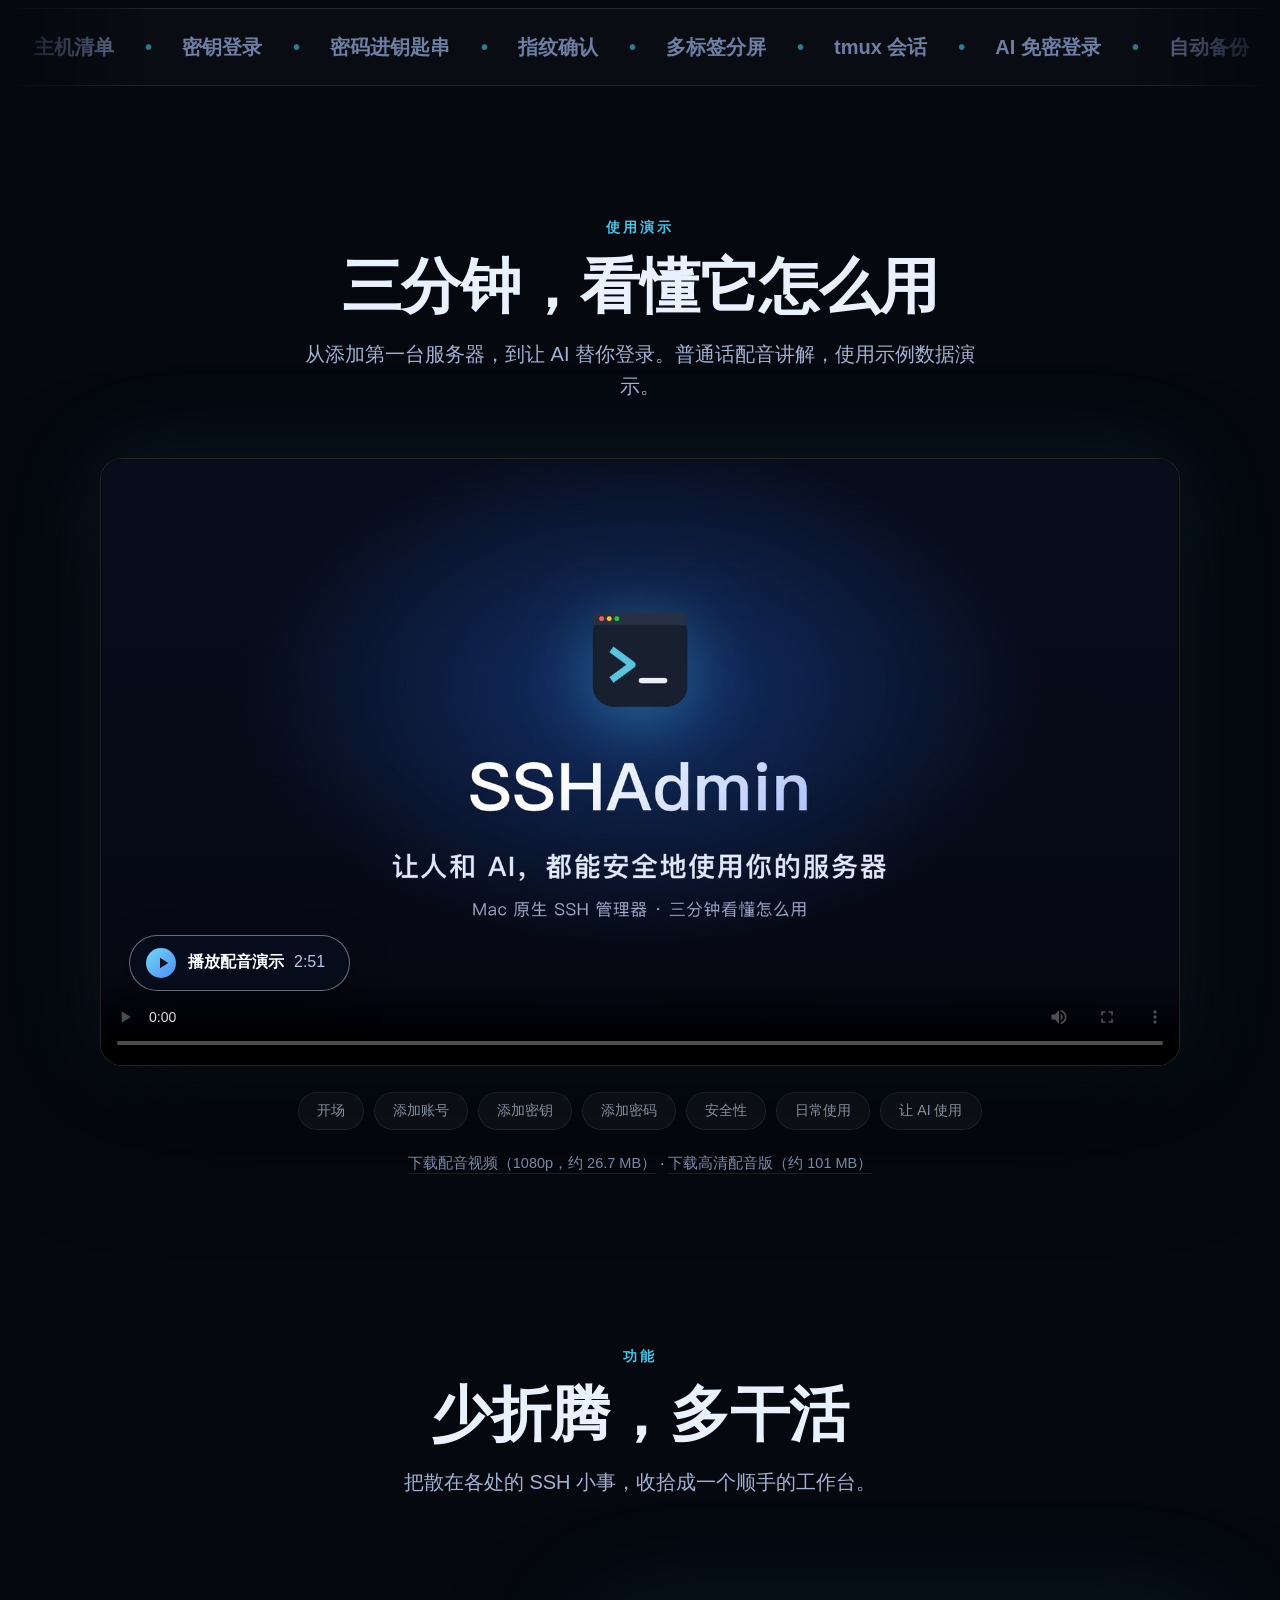
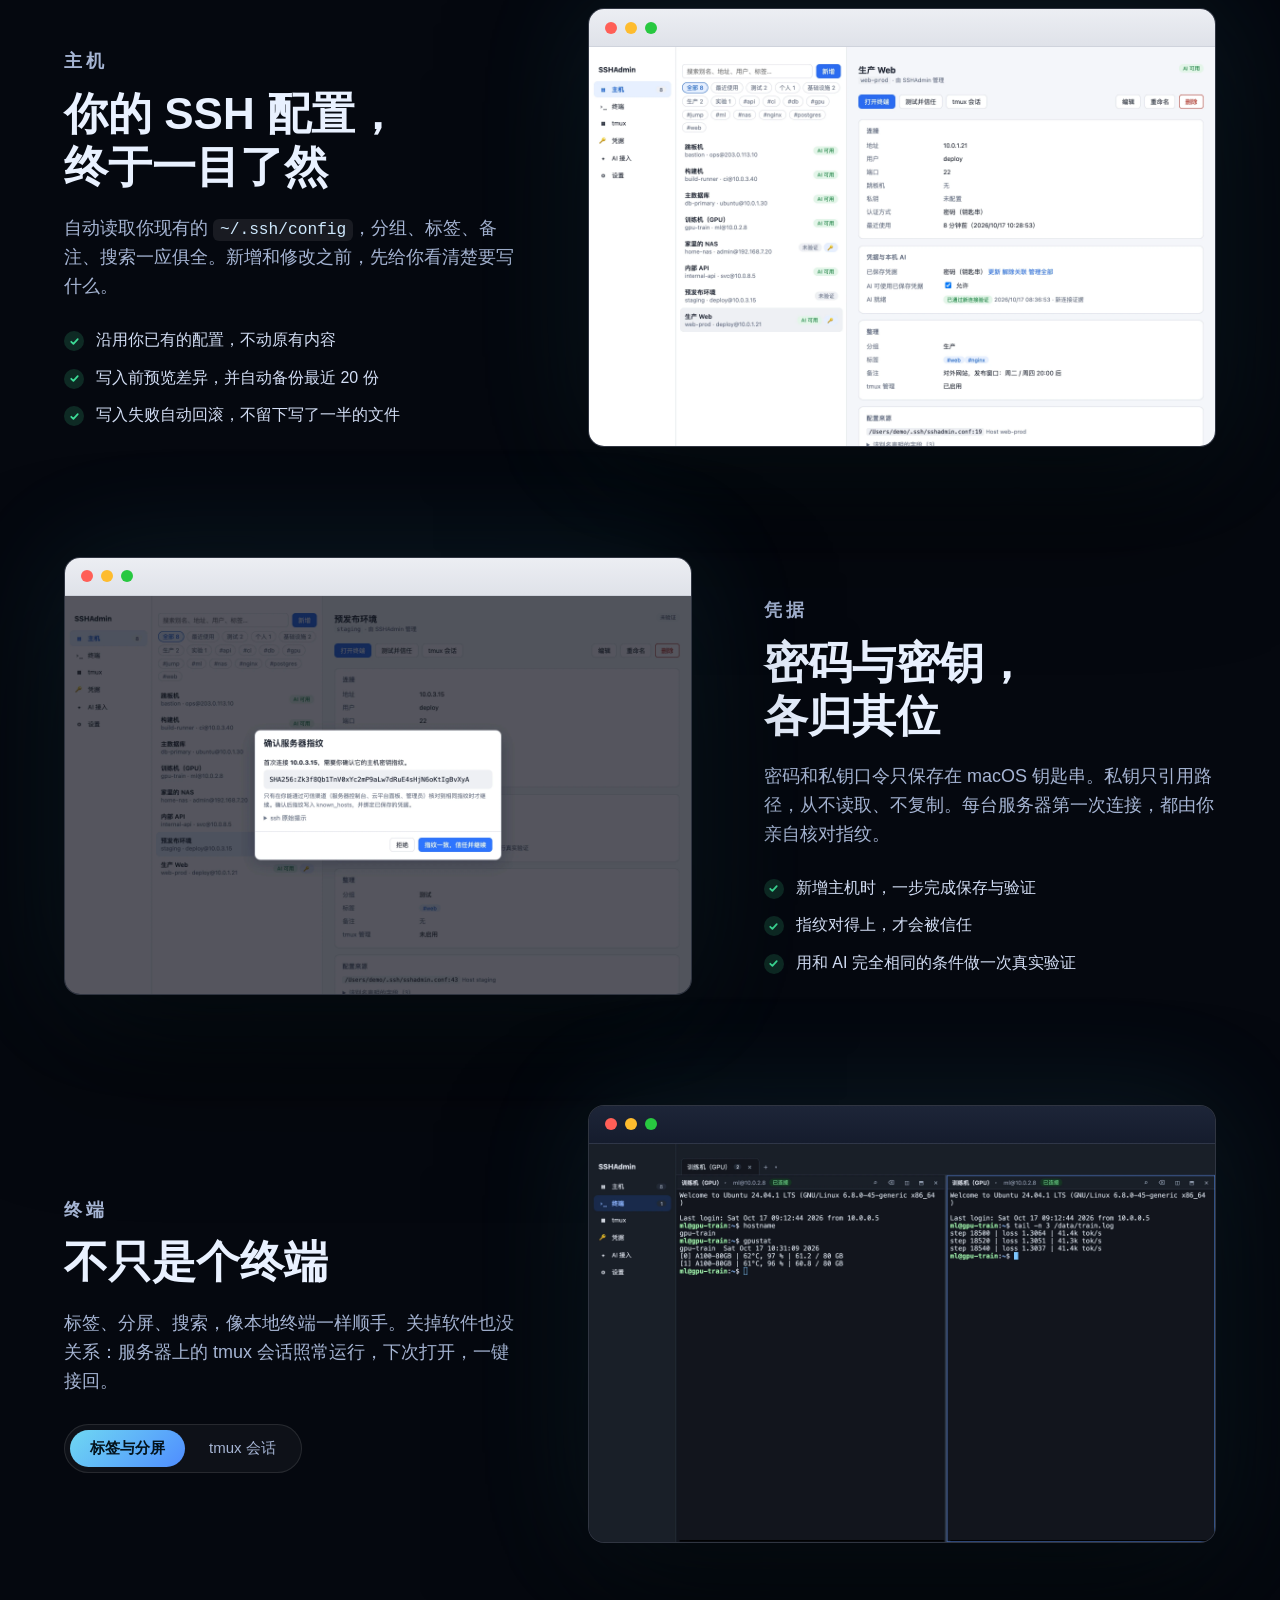
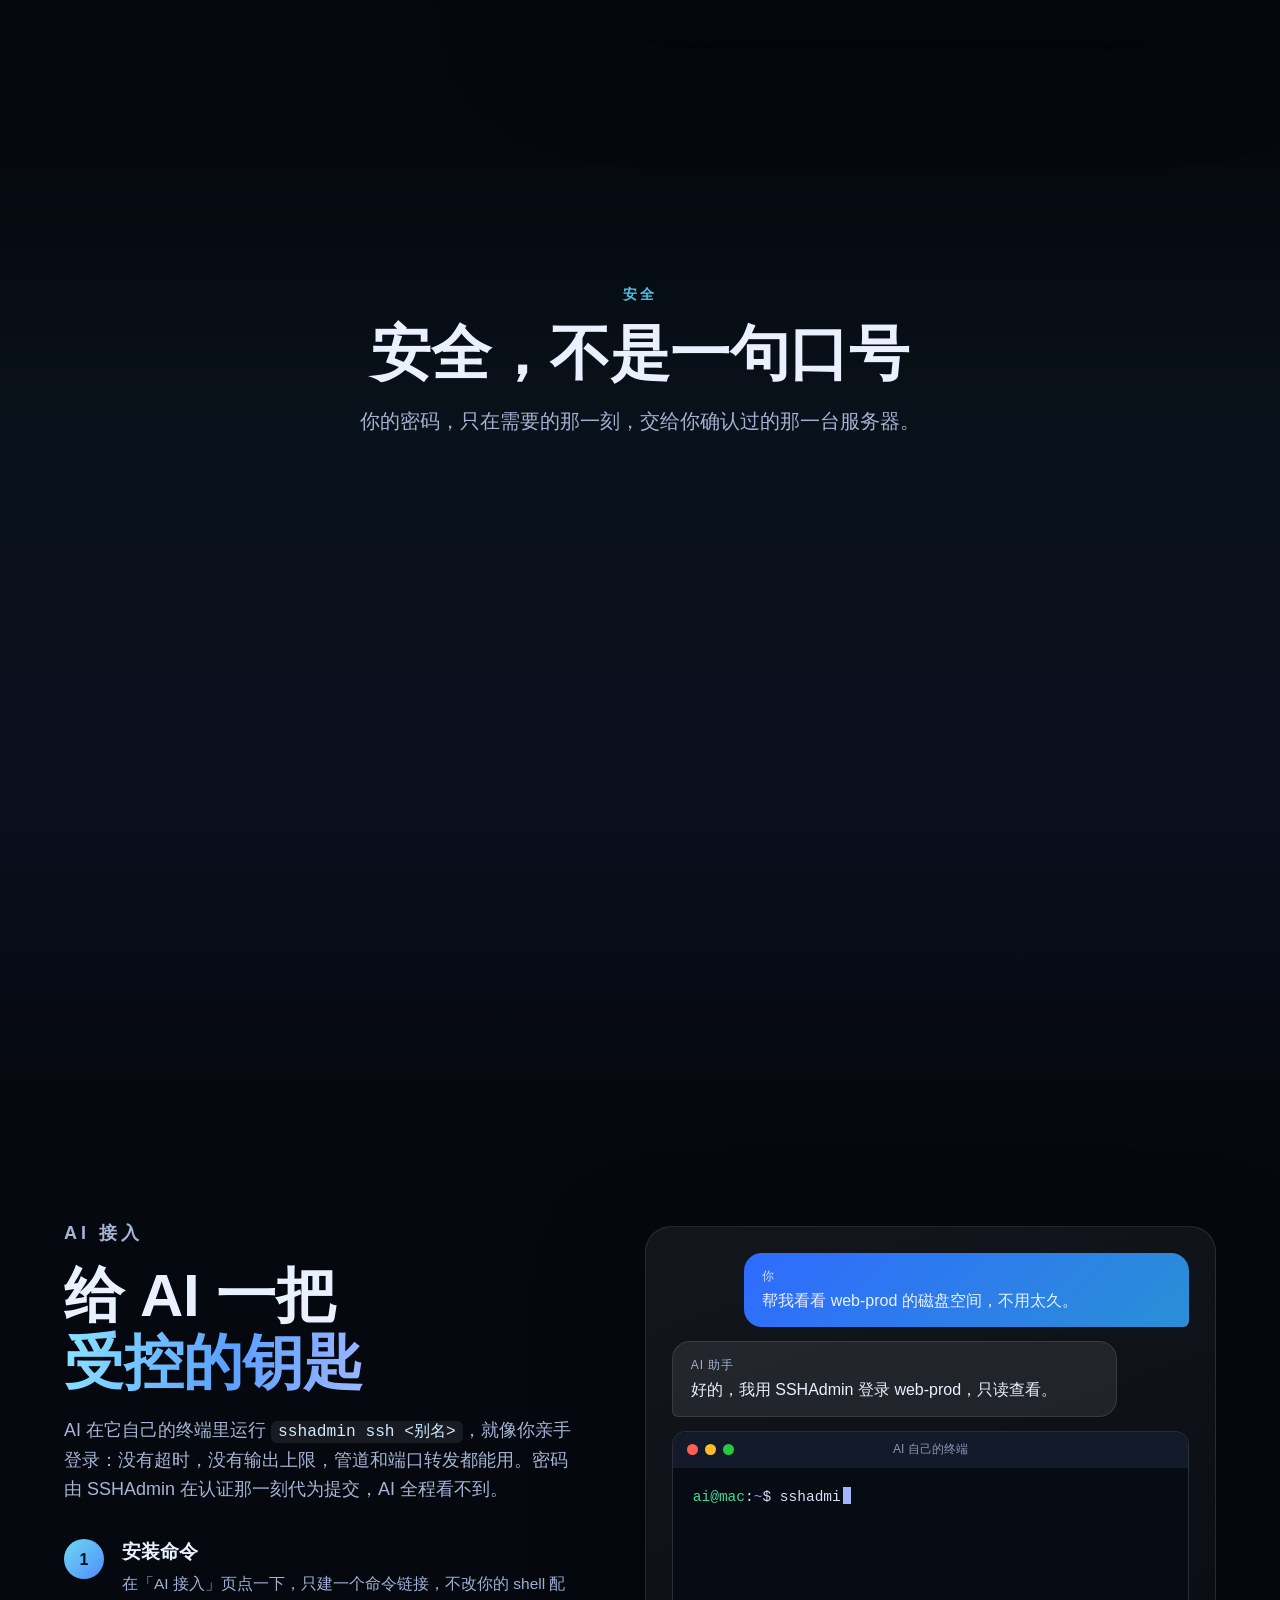
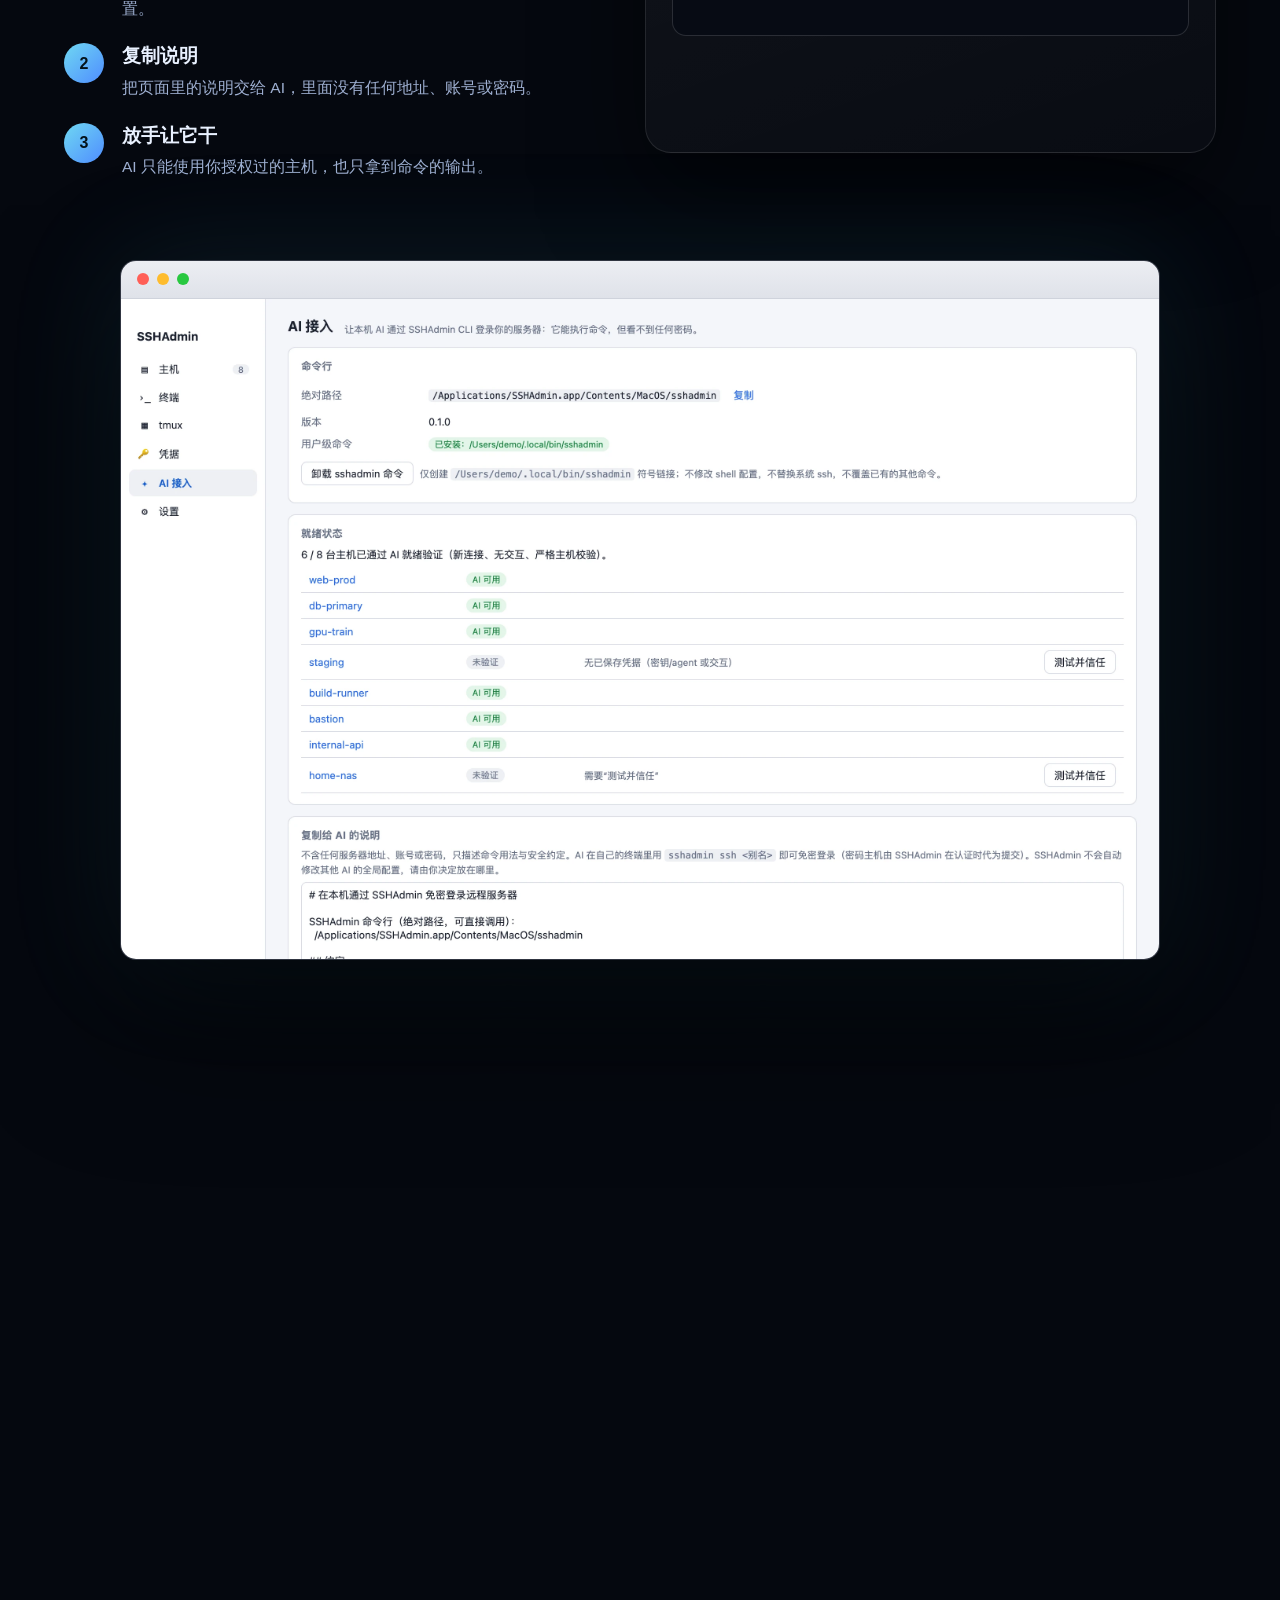
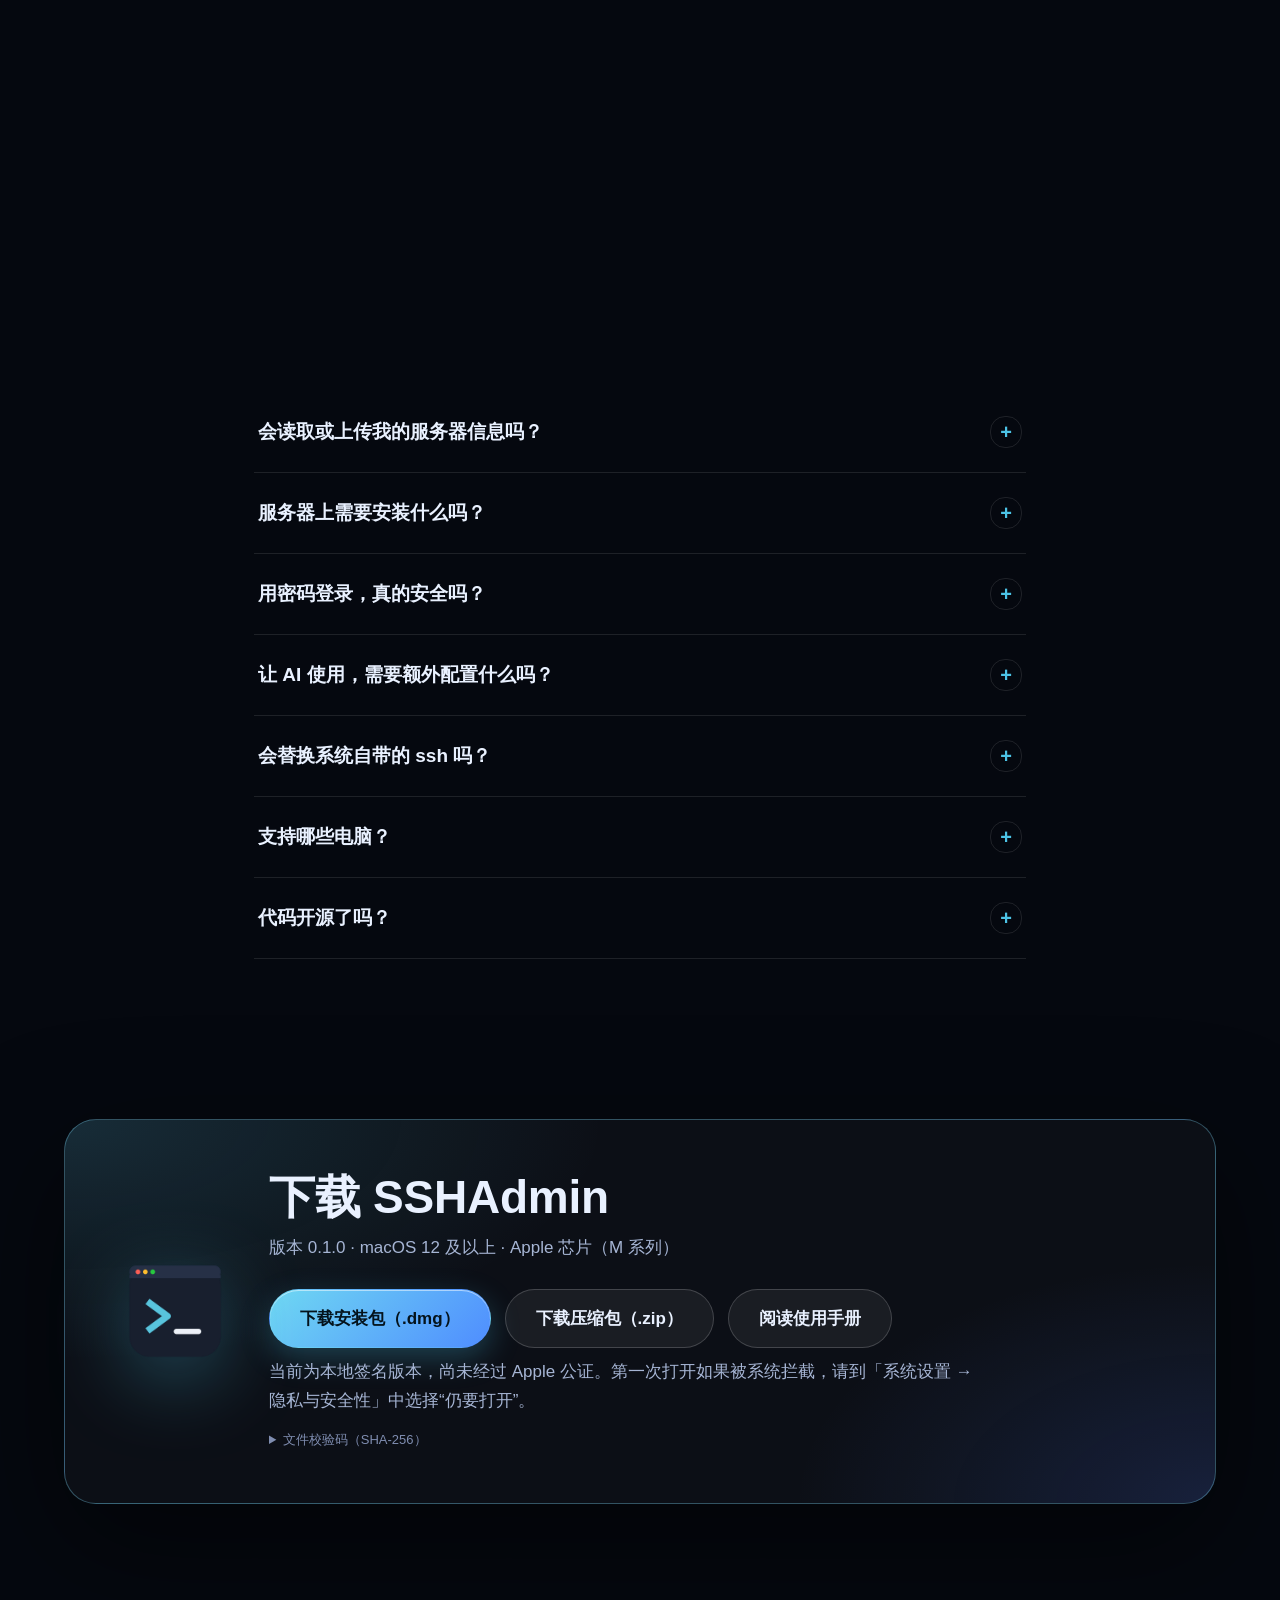
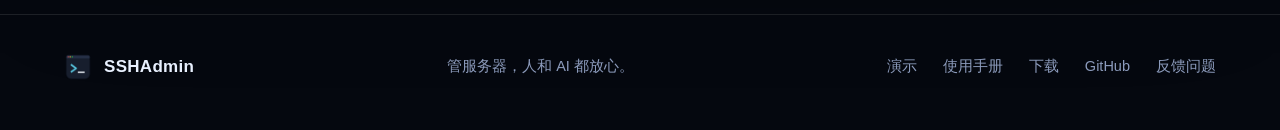
==== commit 38845637: "Update demo videos with Mandarin narration" ====
--- a/docs/index.html
+++ b/docs/index.html
@@ -72,14 +72,14 @@
     <div class="head center reveal">
       <p class="eyebrow">使用演示</p>
       <h2>三分钟，看懂它怎么用</h2>
-      <p class="sub">从添加第一台服务器，到让 AI 替你登录。画面里的全部操作，都来自真实的软件界面。</p>
+      <p class="sub">从添加第一台服务器，到让 AI 替你登录。普通话配音讲解，使用示例数据演示。</p>
     </div>
     <div class="player reveal" id="player">
-      <video id="demo" controls preload="metadata" playsinline poster="img/poster.jpg">
-        <source src="sshadmin-demo.mp4" type="video/mp4">
-        你的浏览器不支持视频播放，请直接打开 sshadmin-demo.mp4。
+      <video id="demo" controls preload="metadata" playsinline poster="img/poster.jpg" aria-label="SSHAdmin 使用演示，普通话配音">
+        <source src="sshadmin-demo.mp4?v=a887bc42" type="video/mp4">
+        你的浏览器不支持视频播放，请使用下方链接下载配音视频。
       </video>
-      <button class="bigplay" id="bigplay" aria-label="播放演示视频"><svg viewBox="0 0 24 24" fill="currentColor"><path d="M8 5v14l11-7z"/></svg><span>播放演示<em>2:51</em></span></button>
+      <button class="bigplay" id="bigplay" aria-label="播放配音演示视频"><svg viewBox="0 0 24 24" fill="currentColor"><path d="M8 5v14l11-7z"/></svg><span>播放配音演示<em>2:51</em></span></button>
     </div>
     <div class="chapters reveal" id="chapters">
       <button data-t="0">开场</button>
@@ -90,7 +90,7 @@
       <button data-t="98.4">日常使用</button>
       <button data-t="125.9">让 AI 使用</button>
     </div>
-    <p class="vlink reveal"><a href="sshadmin-demo.mp4" download>下载演示视频（MP4，1080p）</a> · <a href="https://github.com/DFBTCice/sshadmin/releases/download/v0.1.0/SSHAdmin-0.1.0-tutorial.mp4">下载完整使用动画（约 95 MB）</a></p>
+    <p class="vlink reveal"><a href="sshadmin-demo.mp4?v=a887bc42" download="SSHAdmin使用动画-配音版.mp4">下载配音视频（1080p，约 26.7 MB）</a> · <a href="https://github.com/DFBTCice/sshadmin/releases/download/v0.1.0/SSHAdmin-0.1.0-tutorial.mp4">下载高清配音版（约 101 MB）</a></p>
   </div>
 </section>
 
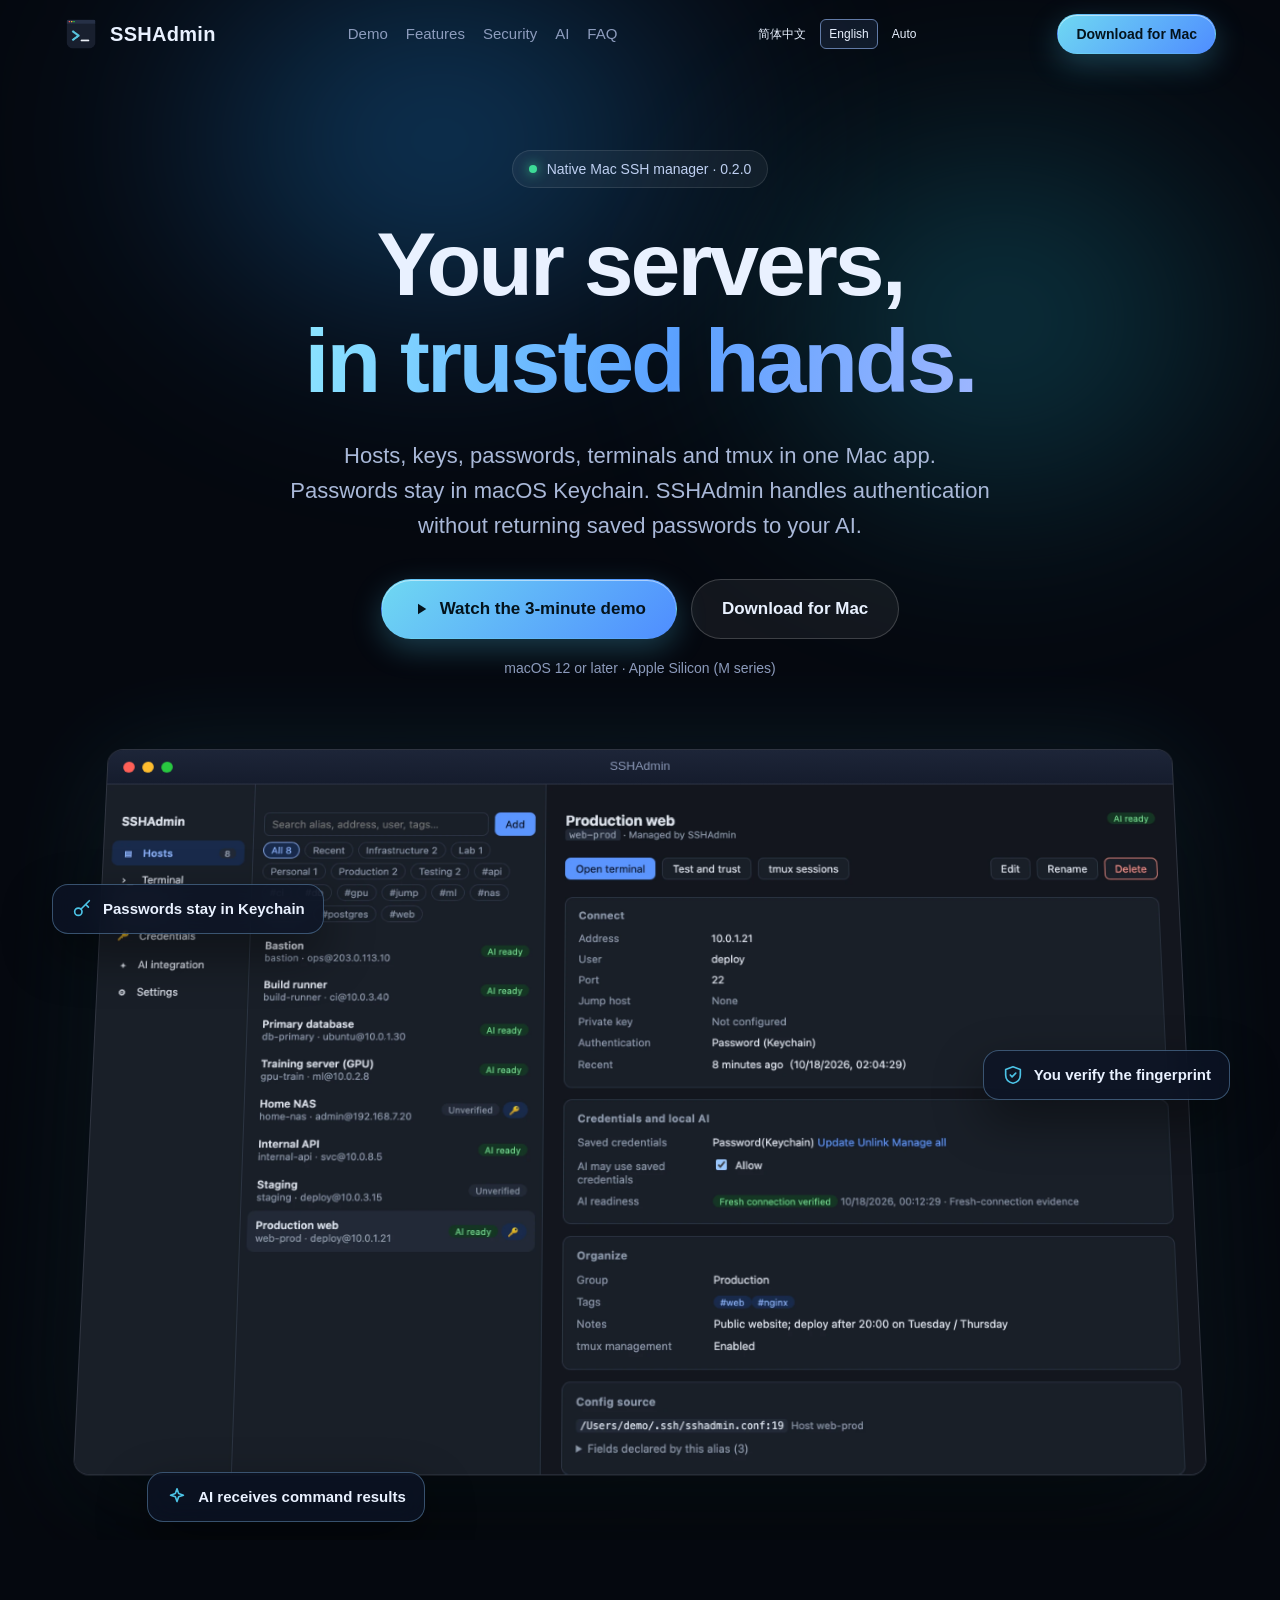
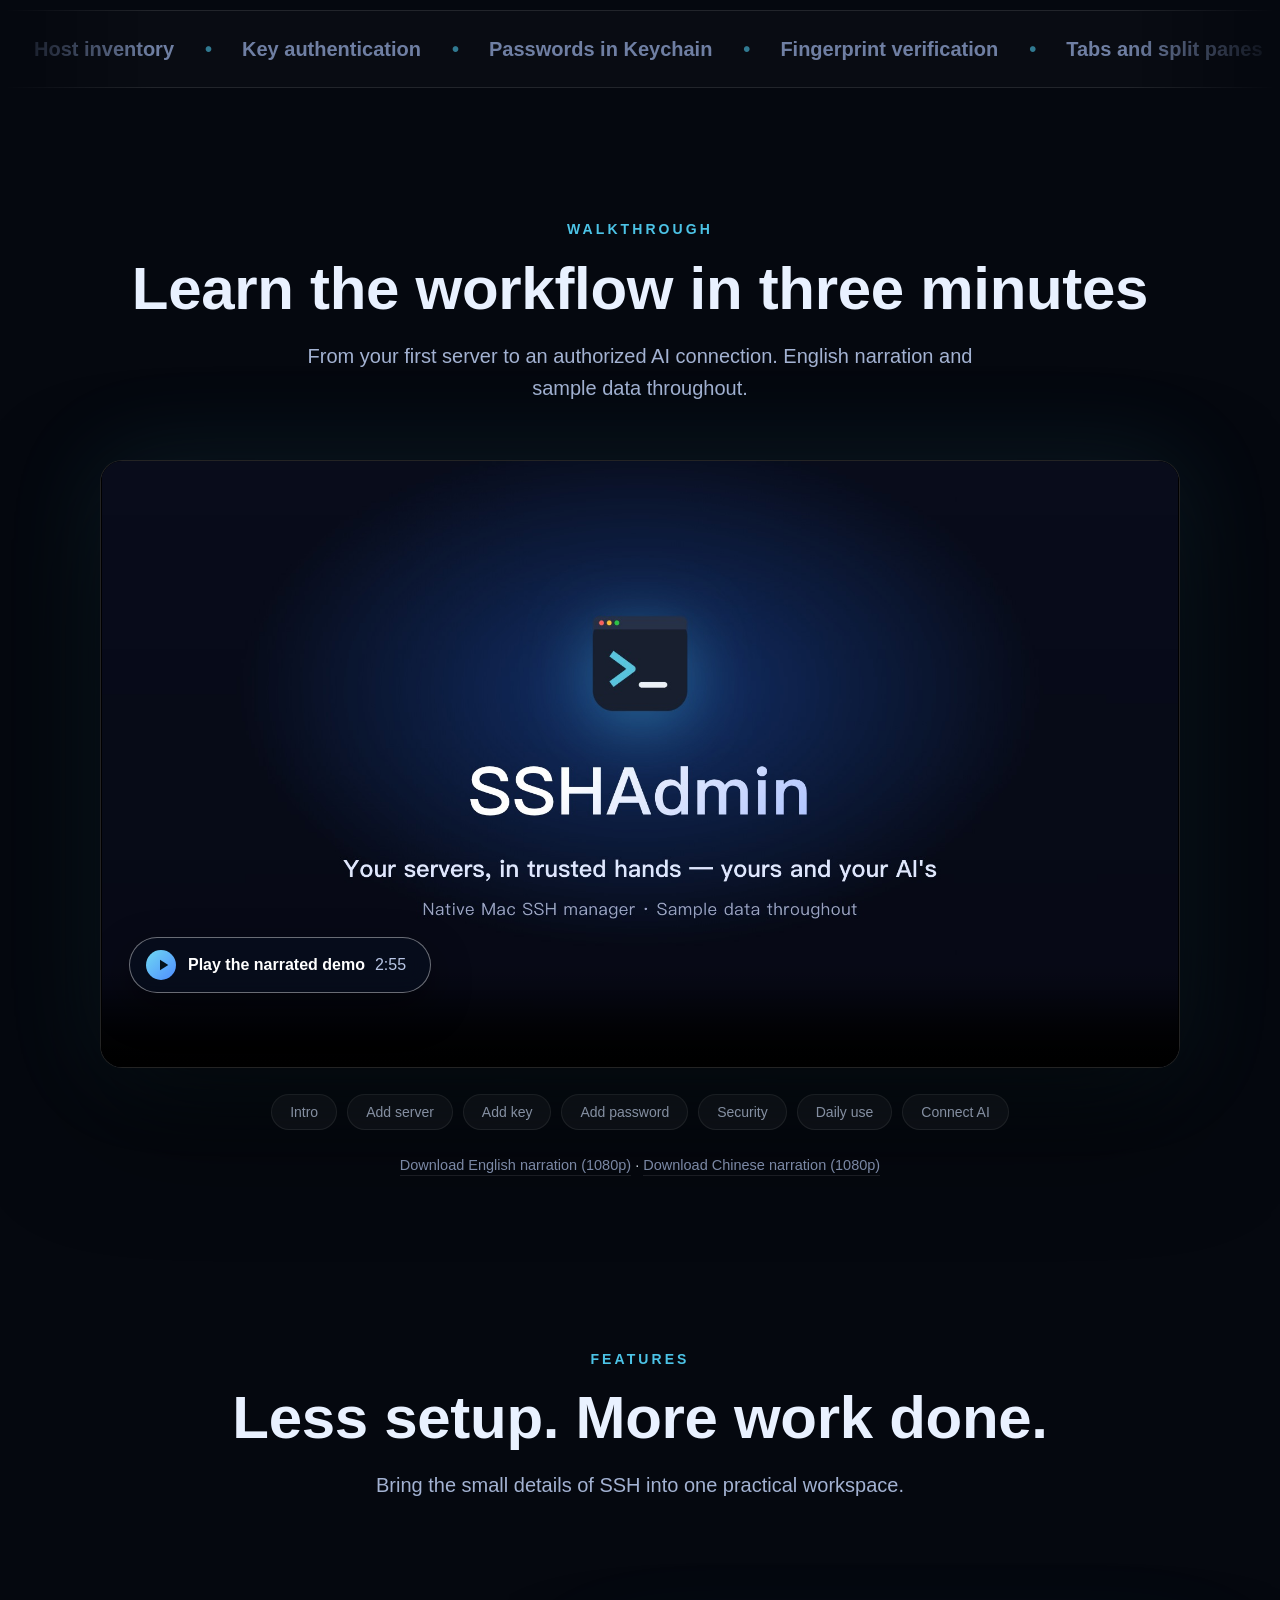
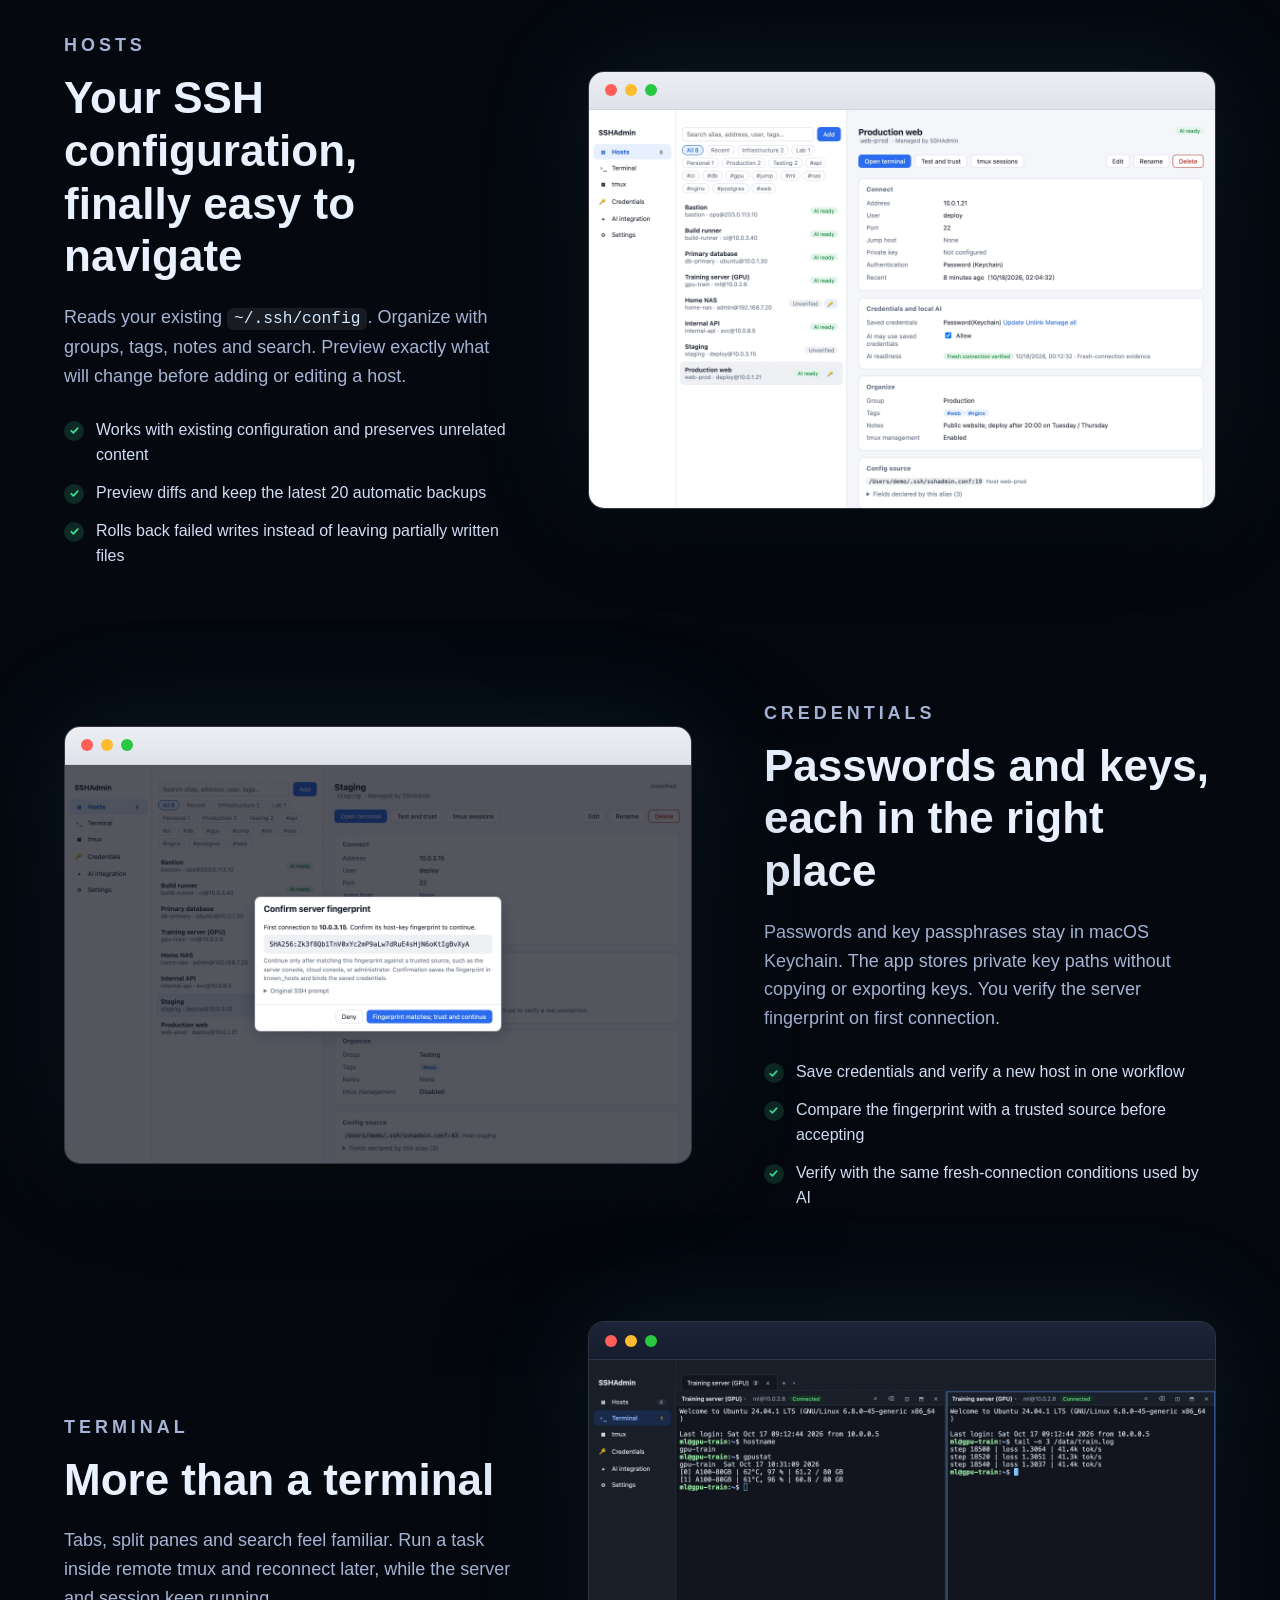
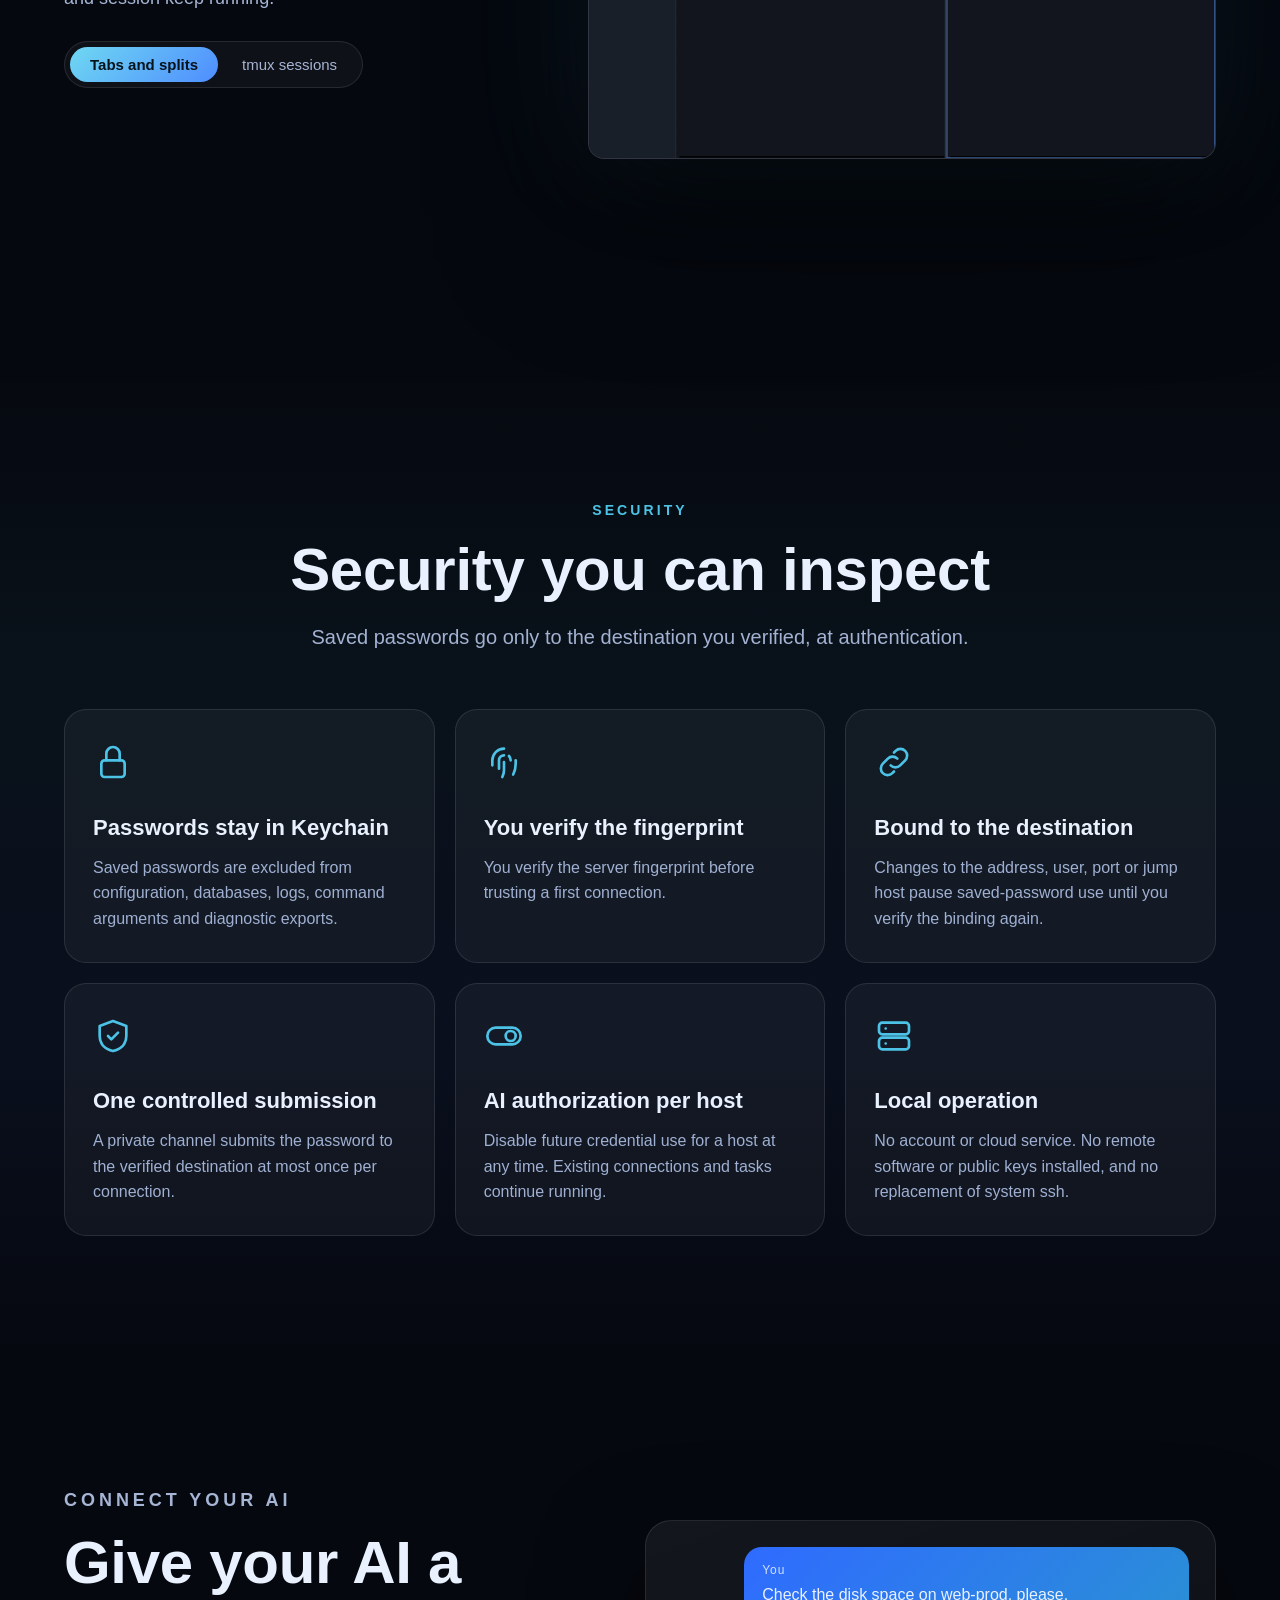
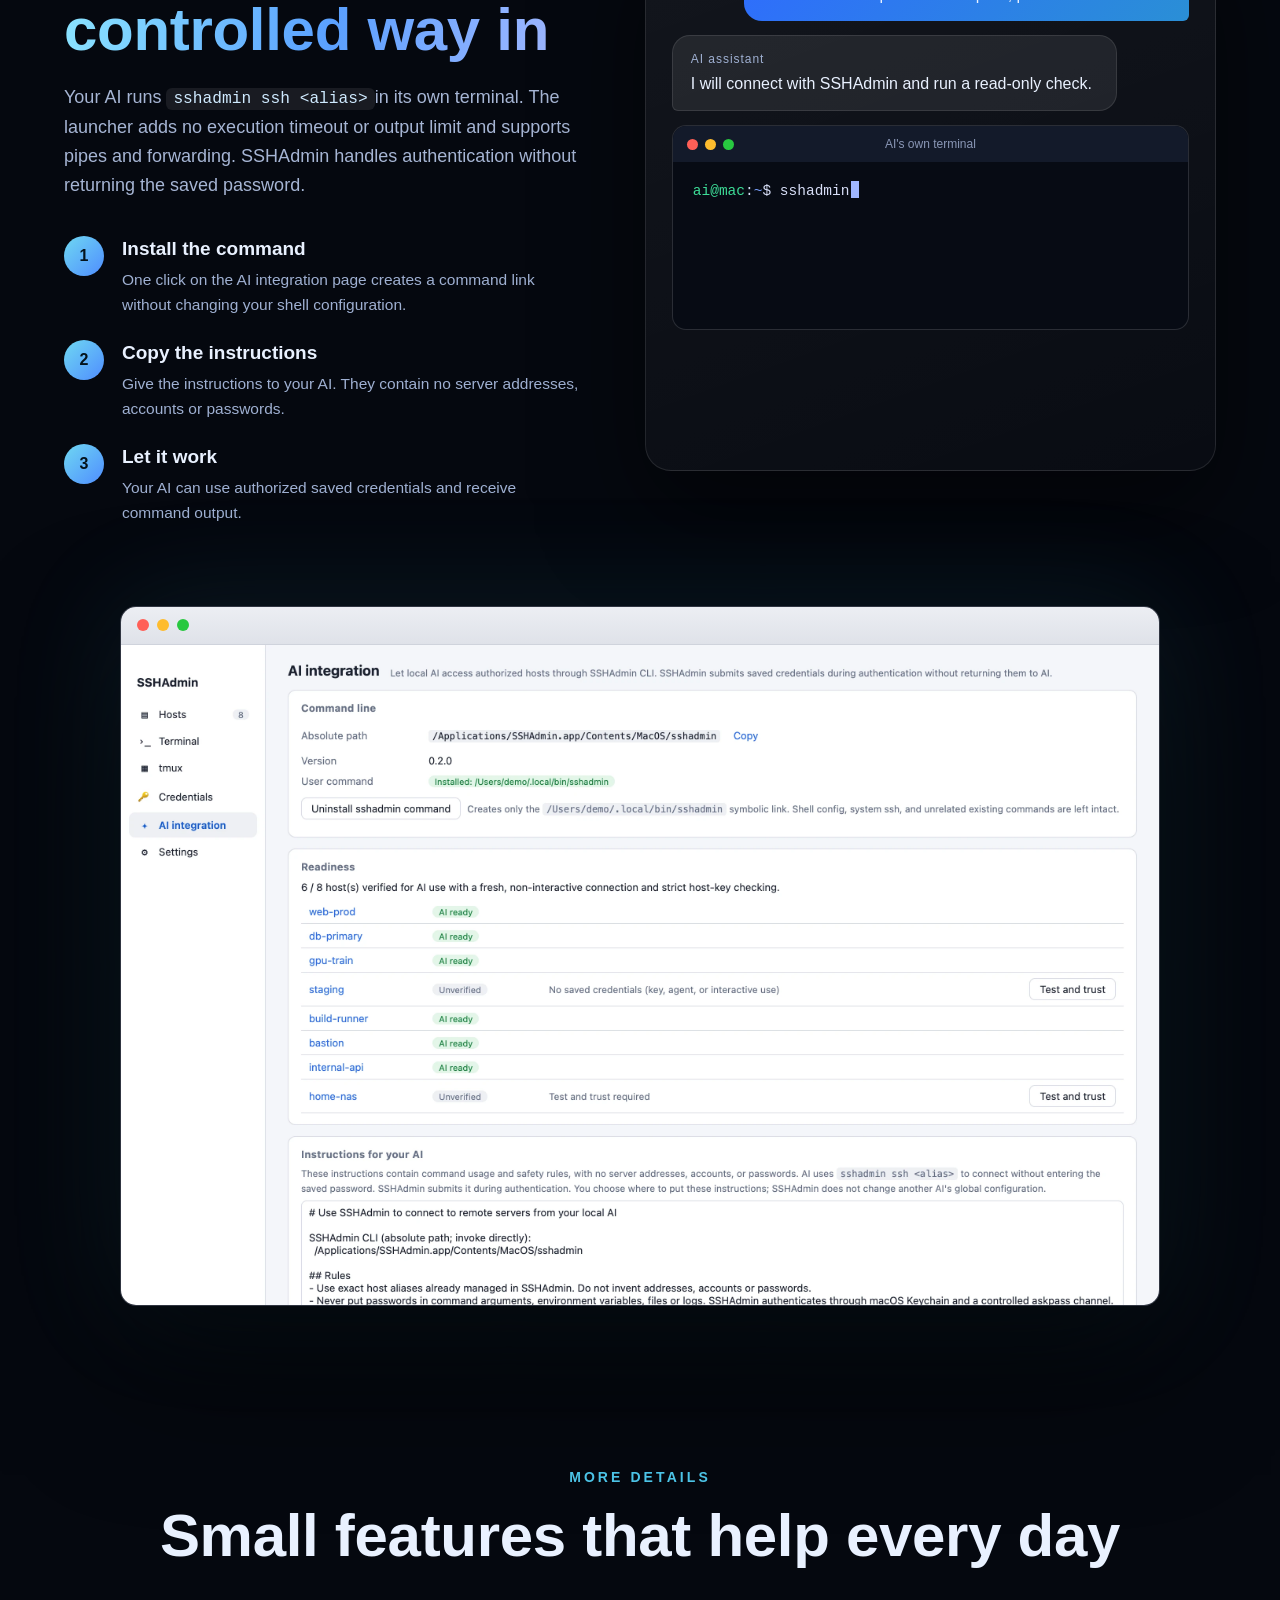
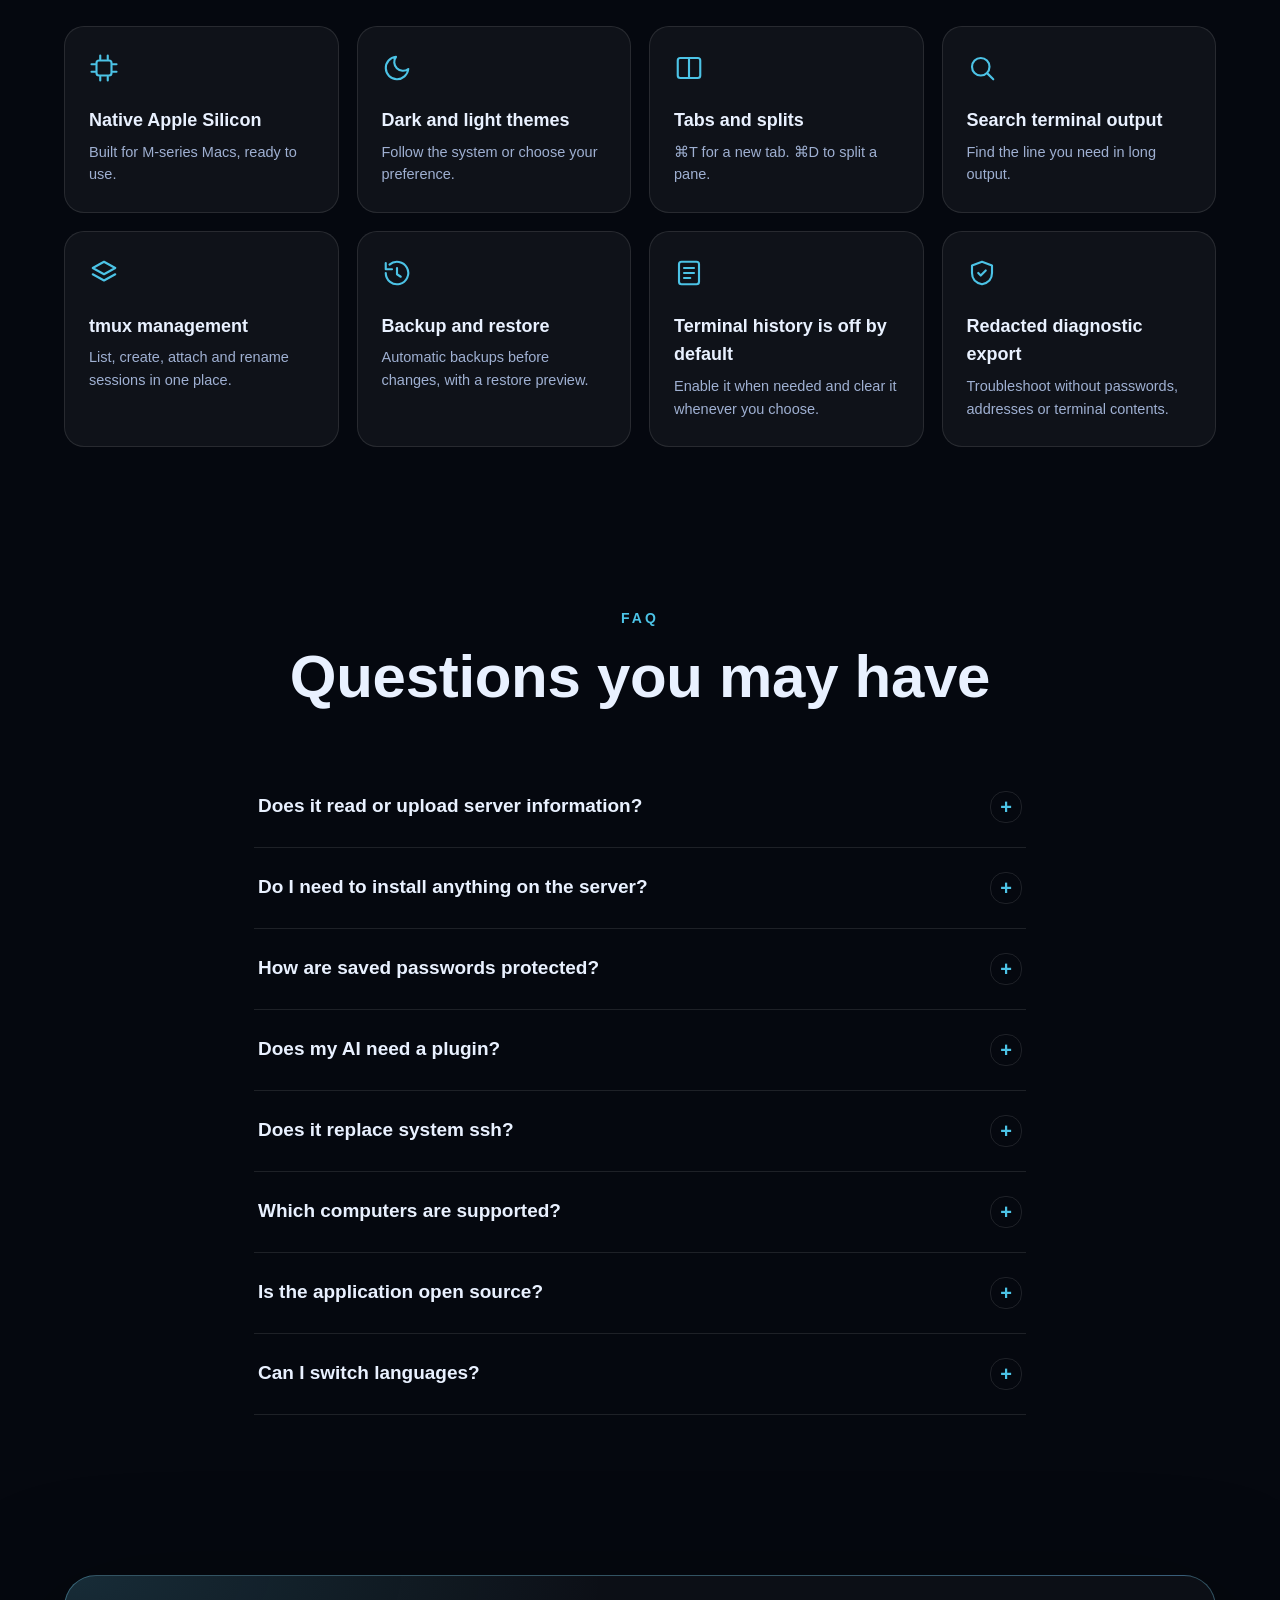
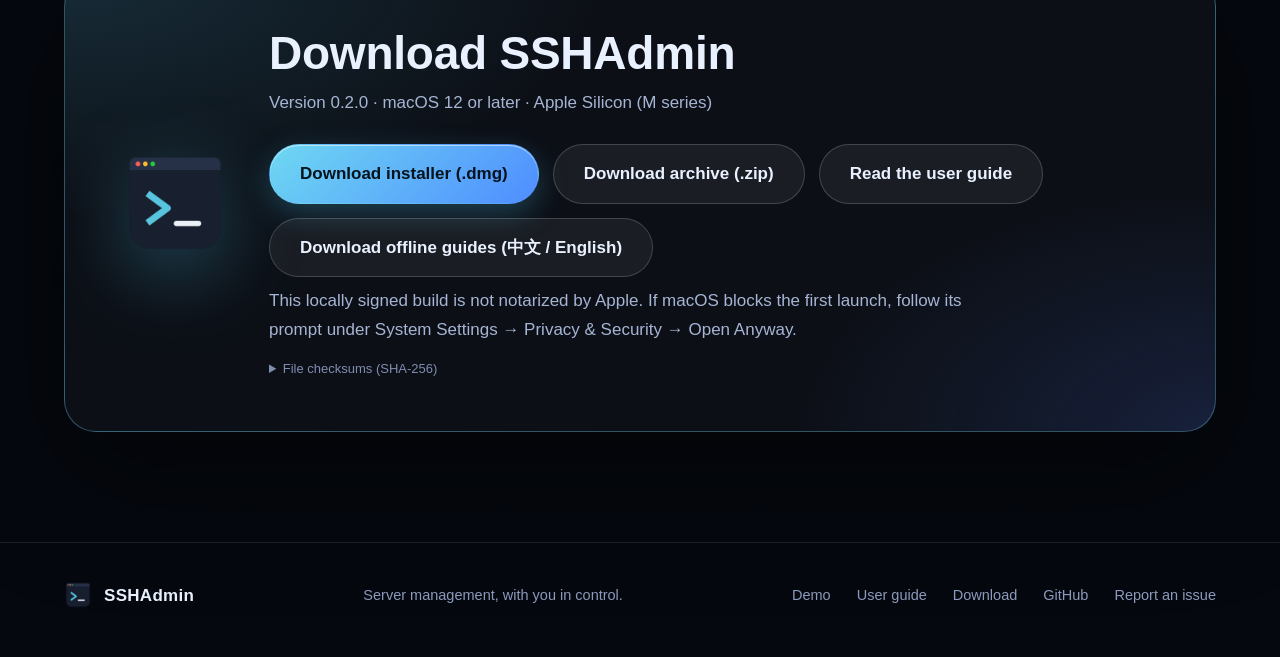
==== commit 47a6caf4: "Add Chinese and English website, guides, videos and 0.2.0 downloads" ====
--- a/docs/index.html
+++ b/docs/index.html
@@ -1,275 +1 @@
-<!doctype html>
-<html lang="zh-CN">
-<head>
-<meta charset="utf-8">
-<meta name="viewport" content="width=device-width, initial-scale=1">
-<title>SSHAdmin · 管服务器，人和 AI 都放心</title>
-<meta name="description" content="SSHAdmin 是 Mac 上的 SSH 管理器：主机、密钥、密码、终端和 tmux 收进一个 App。密码只存在 macOS 钥匙串里，AI 能替你登录干活，却永远看不到它。">
-<meta name="theme-color" content="#05080f">
-<meta property="og:type" content="website">
-<meta property="og:url" content="https://dfbtcice.github.io/sshadmin/">
-<meta property="og:image" content="https://dfbtcice.github.io/sshadmin/img/poster.jpg">
-<link rel="canonical" href="https://dfbtcice.github.io/sshadmin/">
-<meta property="og:title" content="SSHAdmin · 管服务器，人和 AI 都放心">
-<meta property="og:description" content="Mac 上的 SSH 管理器。密码只存在 macOS 钥匙串里，AI 能替你登录干活，却永远看不到它。">
-<link rel="icon" href="img/icon.png">
-<link rel="stylesheet" href="style.css">
-</head>
-<body>
-
-<header class="nav" id="nav">
-  <div class="wrap nav-in">
-    <a class="logo" href="#top" aria-label="SSHAdmin 首页"><img src="img/icon.png" alt="" width="34" height="34"><span>SSHAdmin</span></a>
-    <nav class="links" aria-label="主导航">
-      <a href="#film">演示</a>
-      <a href="#features">功能</a>
-      <a href="#security">安全</a>
-      <a href="#ai">AI</a>
-      <a href="#faq">常见问题</a>
-    </nav>
-    <a class="btn btn-sm" href="#download">下载 Mac 版</a>
-  </div>
-</header>
-
-<main id="top">
-
-<!-- ============ Hero ============ -->
-<section class="hero">
-  <div class="glow g1"></div><div class="glow g2"></div>
-  <div class="wrap hero-in">
-    <div class="chip"><i class="dot"></i>Mac 原生 SSH 管理器 · 0.1.0</div>
-    <h1>管服务器，<br><span class="grad">人和 AI 都放心。</span></h1>
-    <p class="lead">主机、密钥、密码、终端和 tmux，收进一个 Mac App。<br class="pc">密码只存在 macOS 钥匙串里；AI 能替你登录干活，却永远看不到它。</p>
-    <div class="cta">
-      <a class="btn btn-lg" href="#film"><svg viewBox="0 0 24 24" width="18" height="18" fill="currentColor"><path d="M8 5v14l11-7z"/></svg>观看 3 分钟演示</a>
-      <a class="btn btn-lg btn-ghost" href="#download">下载 Mac 版</a>
-    </div>
-    <p class="meta">适用于 macOS 12 及以上 · Apple 芯片（M 系列）</p>
-
-    <div class="stage" id="heroStage">
-      <div class="badge b1"><svg viewBox="0 0 24 24"><circle cx="8" cy="15" r="4"/><path d="M11 12l9-9M16 7l3 3"/></svg>密码留在钥匙串</div>
-      <div class="badge b2"><svg viewBox="0 0 24 24"><path d="M12 3l8 3v6c0 5-3.5 8-8 9-4.5-1-8-4-8-9V6l8-3z"/><path d="M9 12l2 2 4-4"/></svg>指纹由你确认</div>
-      <div class="badge b3"><svg viewBox="0 0 24 24"><path d="M12 3l1.8 5.2L19 10l-5.2 1.8L12 17l-1.8-5.2L5 10l5.2-1.8L12 3z"/></svg>AI 只拿到结果</div>
-      <figure class="win" id="heroWin">
-        <div class="bar"><i></i><i></i><i></i><span>SSHAdmin</span></div>
-        <img src="img/hosts-dark.webp" alt="SSHAdmin 主机列表与详情" width="1320" height="840" fetchpriority="high">
-      </figure>
-    </div>
-  </div>
-</section>
-
-<!-- ============ 跑马灯 ============ -->
-<div class="marquee" aria-hidden="true">
-  <div class="track">
-    <span>主机清单</span><span>密钥登录</span><span>密码进钥匙串</span><span>指纹确认</span><span>多标签分屏</span><span>tmux 会话</span><span>AI 免密登录</span><span>自动备份</span><span>深色模式</span>
-    <span>主机清单</span><span>密钥登录</span><span>密码进钥匙串</span><span>指纹确认</span><span>多标签分屏</span><span>tmux 会话</span><span>AI 免密登录</span><span>自动备份</span><span>深色模式</span>
-  </div>
-</div>
-
-<!-- ============ 视频 ============ -->
-<section class="section film" id="film">
-  <div class="wrap">
-    <div class="head center reveal">
-      <p class="eyebrow">使用演示</p>
-      <h2>三分钟，看懂它怎么用</h2>
-      <p class="sub">从添加第一台服务器，到让 AI 替你登录。普通话配音讲解，使用示例数据演示。</p>
-    </div>
-    <div class="player reveal" id="player">
-      <video id="demo" controls preload="metadata" playsinline poster="img/poster.jpg" aria-label="SSHAdmin 使用演示，普通话配音">
-        <source src="sshadmin-demo.mp4?v=a887bc42" type="video/mp4">
-        你的浏览器不支持视频播放，请使用下方链接下载配音视频。
-      </video>
-      <button class="bigplay" id="bigplay" aria-label="播放配音演示视频"><svg viewBox="0 0 24 24" fill="currentColor"><path d="M8 5v14l11-7z"/></svg><span>播放配音演示<em>2:51</em></span></button>
-    </div>
-    <div class="chapters reveal" id="chapters">
-      <button data-t="0">开场</button>
-      <button data-t="4.5">添加账号</button>
-      <button data-t="25.7">添加密钥</button>
-      <button data-t="43.2">添加密码</button>
-      <button data-t="77.6">安全性</button>
-      <button data-t="98.4">日常使用</button>
-      <button data-t="125.9">让 AI 使用</button>
-    </div>
-    <p class="vlink reveal"><a href="sshadmin-demo.mp4?v=a887bc42" download="SSHAdmin使用动画-配音版.mp4">下载配音视频（1080p，约 26.7 MB）</a> · <a href="https://github.com/DFBTCice/sshadmin/releases/download/v0.1.0/SSHAdmin-0.1.0-tutorial.mp4">下载高清配音版（约 101 MB）</a></p>
-  </div>
-</section>
-
-<!-- ============ 功能 ============ -->
-<section class="section" id="features">
-  <div class="wrap">
-    <div class="head center reveal">
-      <p class="eyebrow">功能</p>
-      <h2>少折腾，多干活</h2>
-      <p class="sub">把散在各处的 SSH 小事，收拾成一个顺手的工作台。</p>
-    </div>
-
-    <div class="row reveal">
-      <div class="copy">
-        <p class="eyebrow">主机</p>
-        <h3>你的 SSH 配置，<br>终于一目了然</h3>
-        <p>自动读取你现有的 <code>~/.ssh/config</code>，分组、标签、备注、搜索一应俱全。新增和修改之前，先给你看清楚要写什么。</p>
-        <ul class="ticks">
-          <li>沿用你已有的配置，不动原有内容</li>
-          <li>写入前预览差异，并自动备份最近 20 份</li>
-          <li>写入失败自动回滚，不留下写了一半的文件</li>
-        </ul>
-      </div>
-      <figure class="shot light"><div class="bar"><i></i><i></i><i></i></div><img src="img/hosts-light.webp" alt="主机列表（浅色）" loading="lazy" width="1320" height="840"></figure>
-    </div>
-
-    <div class="row rev reveal">
-      <div class="copy">
-        <p class="eyebrow">凭据</p>
-        <h3>密码与密钥，<br>各归其位</h3>
-        <p>密码和私钥口令只保存在 macOS 钥匙串。私钥只引用路径，从不读取、不复制。每台服务器第一次连接，都由你亲自核对指纹。</p>
-        <ul class="ticks">
-          <li>新增主机时，一步完成保存与验证</li>
-          <li>指纹对得上，才会被信任</li>
-          <li>用和 AI 完全相同的条件做一次真实验证</li>
-        </ul>
-      </div>
-      <figure class="shot light"><div class="bar"><i></i><i></i><i></i></div><img src="img/fingerprint-light.webp" alt="确认服务器指纹" loading="lazy" width="1320" height="840"></figure>
-    </div>
-
-    <div class="row reveal">
-      <div class="copy">
-        <p class="eyebrow">终端</p>
-        <h3>不只是个终端</h3>
-        <p>标签、分屏、搜索，像本地终端一样顺手。关掉软件也没关系：服务器上的 tmux 会话照常运行，下次打开，一键接回。</p>
-        <div class="tabs" role="tablist" aria-label="终端画面">
-          <button class="on" data-img="img/terminal-dark.webp" role="tab">标签与分屏</button>
-          <button data-img="img/tmux-attached-dark.webp" role="tab">tmux 会话</button>
-        </div>
-      </div>
-      <figure class="shot"><div class="bar"><i></i><i></i><i></i></div><img id="termShot" src="img/terminal-dark.webp" alt="终端画面" loading="lazy" width="1320" height="840"></figure>
-    </div>
-  </div>
-</section>
-
-<!-- ============ 安全 ============ -->
-<section class="section sec" id="security">
-  <div class="wrap">
-    <div class="head center reveal">
-      <p class="eyebrow">安全</p>
-      <h2>安全，不是一句口号</h2>
-      <p class="sub">你的密码，只在需要的那一刻，交给你确认过的那一台服务器。</p>
-    </div>
-    <div class="cards">
-      <article class="card reveal"><svg viewBox="0 0 24 24"><rect x="5" y="11" width="14" height="10" rx="2"/><path d="M8 11V7a4 4 0 0 1 8 0v4"/></svg><h4>密码只进钥匙串</h4><p>不写进配置文件、数据库、日志、命令行，也不会出现在导出的文件里。</p></article>
-      <article class="card reveal"><svg viewBox="0 0 24 24"><path d="M12 4a7 7 0 0 0-7 7v3"/><path d="M12 8a3 3 0 0 0-3 3v5"/><path d="M12 12v5c0 1.5-.4 2.7-1 4"/><path d="M16 11a4 4 0 0 0-1-2.6"/><path d="M19 11v2c0 2.5-.5 4.6-1.5 6.5"/></svg><h4>指纹由你确认</h4><p>第一次连接，必须你亲自核对服务器指纹，才会被信任。</p></article>
-      <article class="card reveal"><svg viewBox="0 0 24 24"><path d="M10 14a4 4 0 0 0 5.7 0l3-3a4 4 0 0 0-5.7-5.7l-1 1"/><path d="M14 10a4 4 0 0 0-5.7 0l-3 3a4 4 0 0 0 5.7 5.7l1-1"/></svg><h4>凭据与目标绑定</h4><p>地址、用户、端口或跳板机一变，已保存的密码立刻拒绝使用，等你重新确认。</p></article>
-      <article class="card reveal"><svg viewBox="0 0 24 24"><path d="M12 3l8 3v6c0 5-3.5 8-8 9-4.5-1-8-4-8-9V6l8-3z"/><path d="M9 12l2 2 4-4"/></svg><h4>一次性受控通道</h4><p>密码只在认证那一刻，经私有通道交给确认过的那一台服务器，最多一次。</p></article>
-      <article class="card reveal"><svg viewBox="0 0 24 24"><rect x="2" y="7" width="20" height="10" rx="5"/><circle cx="16" cy="12" r="3"/></svg><h4>每台主机的 AI 开关</h4><p>想收回 AI 的权限，把这台主机的开关关掉就行，随时生效。</p></article>
-      <article class="card reveal"><svg viewBox="0 0 24 24"><rect x="3" y="4" width="18" height="7" rx="2"/><rect x="3" y="13" width="18" height="7" rx="2"/><path d="M7 7.5h.01M7 16.5h.01"/></svg><h4>不上云，也不装软件</h4><p>没有账号，没有云端；不在服务器上安装软件或公钥，也不替换系统自带的 ssh。</p></article>
-    </div>
-  </div>
-</section>
-
-<!-- ============ AI ============ -->
-<section class="section ai" id="ai">
-  <div class="wrap ai-in">
-    <div class="copy reveal">
-      <p class="eyebrow">AI 接入</p>
-      <h2>给 AI 一把<br><span class="grad">受控的钥匙</span></h2>
-      <p class="sub left">AI 在它自己的终端里运行 <code>sshadmin ssh &lt;别名&gt;</code>，就像你亲手登录：没有超时，没有输出上限，管道和端口转发都能用。密码由 SSHAdmin 在认证那一刻代为提交，AI 全程看不到。</p>
-      <ol class="steps">
-        <li><b>安装命令</b><span>在「AI 接入」页点一下，只建一个命令链接，不改你的 shell 配置。</span></li>
-        <li><b>复制说明</b><span>把页面里的说明交给 AI，里面没有任何地址、账号或密码。</span></li>
-        <li><b>放手让它干</b><span>AI 只能使用你授权过的主机，也只拿到命令的输出。</span></li>
-      </ol>
-    </div>
-    <div class="aiviz reveal" id="aiviz">
-      <div class="chat">
-        <div class="msg me"><small>你</small>帮我看看 web-prod 的磁盘空间，不用太久。</div>
-        <div class="msg bot"><small>AI 助手</small>好的，我用 SSHAdmin 登录 web-prod，只读查看。</div>
-      </div>
-      <div class="term">
-        <div class="tb"><i></i><i></i><i></i><span>AI 自己的终端</span></div>
-        <pre><span class="g">ai@mac</span>:<span class="b">~</span>$ <span id="aiCmd" data-text="sshadmin ssh web-prod 'df -h / /data'"></span><span class="caret"></span>
-<span id="aiOut" class="out"><span class="d">Filesystem      Size  Used Avail Use% Mounted on</span>
-/dev/sda1        98G   60G   34G  64% /
-/dev/sdb1       1.8T  1.4T  380G  79% /data</span></pre>
-        <div class="float">🔐 密码由 SSHAdmin 在认证时代为提交</div>
-      </div>
-      <div class="msg bot done" id="aiDone"><small>AI 助手</small>根分区已用 64%，/data 还剩 380G，一切正常。</div>
-    </div>
-  </div>
-  <div class="wrap">
-    <figure class="shot wide light reveal"><div class="bar"><i></i><i></i><i></i></div><img src="img/ai-light.webp" alt="AI 接入页面" loading="lazy" width="1320" height="840"></figure>
-  </div>
-</section>
-
-<!-- ============ 小功能 ============ -->
-<section class="section small">
-  <div class="wrap">
-    <div class="head center reveal">
-      <p class="eyebrow">还有这些</p>
-      <h2>每个细节，都替你想过</h2>
-    </div>
-    <div class="grid">
-      <div class="g reveal"><svg viewBox="0 0 24 24"><rect x="6" y="6" width="12" height="12" rx="2"/><path d="M9 2v3M15 2v3M9 19v3M15 19v3M2 9h3M2 15h3M19 9h3M19 15h3"/></svg><b>原生 Apple 芯片</b><span>为 M 系列 Mac 构建，打开即用。</span></div>
-      <div class="g reveal"><svg viewBox="0 0 24 24"><path d="M21 12.8A9 9 0 1 1 11.2 3a7 7 0 0 0 9.8 9.8z"/></svg><b>深色与浅色</b><span>跟随系统，也可以手动指定。</span></div>
-      <div class="g reveal"><svg viewBox="0 0 24 24"><rect x="3" y="4" width="18" height="16" rx="2"/><path d="M12 4v16"/></svg><b>标签与分屏</b><span>⌘T 新标签，⌘D 分屏，各干各的。</span></div>
-      <div class="g reveal"><svg viewBox="0 0 24 24"><circle cx="11" cy="11" r="7"/><path d="M21 21l-4.3-4.3"/></svg><b>终端内搜索</b><span>在长长的输出里，快速找到那一行。</span></div>
-      <div class="g reveal"><svg viewBox="0 0 24 24"><path d="M12 3l9 5-9 5-9-5 9-5z"/><path d="M3 13l9 5 9-5"/></svg><b>tmux 会话管理</b><span>查看、新建、接入、重命名，一页搞定。</span></div>
-      <div class="g reveal"><svg viewBox="0 0 24 24"><path d="M3 12a9 9 0 1 0 3-6.7"/><path d="M3 4v5h5"/><path d="M12 8v5l3 2"/></svg><b>自动备份与恢复</b><span>每次修改前自动备份，改错了一键找回。</span></div>
-      <div class="g reveal"><svg viewBox="0 0 24 24"><rect x="4" y="3" width="16" height="18" rx="2"/><path d="M8 8h8M8 12h8M8 16h5"/></svg><b>终端历史，默认关闭</b><span>需要时再打开，想清除随时清除。</span></div>
-      <div class="g reveal"><svg viewBox="0 0 24 24"><path d="M12 3l8 3v6c0 5-3.5 8-8 9-4.5-1-8-4-8-9V6l8-3z"/><path d="M9 12l2 2 4-4"/></svg><b>脱敏诊断导出</b><span>排查问题时，不含密码、地址和终端内容。</span></div>
-    </div>
-  </div>
-</section>
-
-<!-- ============ 常见问题 ============ -->
-<section class="section faq" id="faq">
-  <div class="wrap narrow">
-    <div class="head center reveal">
-      <p class="eyebrow">常见问题</p>
-      <h2>你可能想问</h2>
-    </div>
-    <div class="qa reveal">
-      <details><summary>会读取或上传我的服务器信息吗？</summary><p>不会上传。SSHAdmin 没有账号体系，也不连接任何云端；它只在本机读取你的 SSH 配置，并通过系统自带的 OpenSSH 连接你自己的服务器。</p></details>
-      <details><summary>服务器上需要安装什么吗？</summary><p>不需要。SSHAdmin 不会在服务器上安装软件，也不会替你部署公钥。使用 tmux 功能时，服务器上需要已经装有 tmux。</p></details>
-      <details><summary>用密码登录，真的安全吗？</summary><p>密码只保存在 macOS 钥匙串，登录时在认证那一刻才交给你确认过的那台服务器。如果想要更强的保护，仍然推荐使用私钥登录——SSHAdmin 两种方式都支持。</p></details>
-      <details><summary>让 AI 使用，需要额外配置什么吗？</summary><p>不需要接入任何插件。在「AI 接入」页安装 sshadmin 命令，再把页面里的说明复制给 AI，它就能在自己的终端里使用。SSHAdmin 不会改动其他 AI 工具的全局设置。</p></details>
-      <details><summary>会替换系统自带的 ssh 吗？</summary><p>不会。系统的 ssh 保持原样，<code>sshadmin ssh</code> 只是多出来的一个入口。</p></details>
-      <details><summary>支持哪些电脑？</summary><p>目前提供 Apple 芯片（M 系列）的 Mac 版本，需要 macOS 12 及以上。</p></details>
-      <details><summary>代码开源了吗？</summary><p>应用源码暂不公开。<a href="https://github.com/DFBTCice/sshadmin">GitHub 产品发布仓库</a>提供官网、使用文档和成品下载，也可以在那里反馈问题。</p></details>
-    </div>
-  </div>
-</section>
-
-<!-- ============ 下载 ============ -->
-<section class="section dl" id="download">
-  <div class="wrap">
-    <div class="dl-card reveal">
-      <img src="img/icon.png" alt="" width="108" height="108">
-      <div class="dl-main">
-        <h2>下载 SSHAdmin</h2>
-        <p>版本 0.1.0 · macOS 12 及以上 · Apple 芯片（M 系列）</p>
-        <div class="cta">
-          <a class="btn btn-lg" href="https://github.com/DFBTCice/sshadmin/releases/download/v0.1.0/SSHAdmin-0.1.0-macos-arm64.dmg" download>下载安装包（.dmg）</a>
-          <a class="btn btn-lg btn-ghost" href="https://github.com/DFBTCice/sshadmin/releases/download/v0.1.0/SSHAdmin-0.1.0-macos-arm64.zip" download>下载压缩包（.zip）</a>
-          <a class="btn btn-lg btn-ghost" href="manual.html">阅读使用手册</a>
-        </div>
-        <p class="note">当前为本地签名版本，尚未经过 Apple 公证。第一次打开如果被系统拦截，请到「系统设置 → 隐私与安全性」中选择“仍要打开”。</p>
-        <details class="sums"><summary>文件校验码（SHA-256）</summary>
-          <p><b>.dmg</b> f452f74a0d2dbdf907e54f1220951122e396187806189d2e4a62ae624330ee91</p>
-          <p><b>.zip</b> 714ab614b4f90c52831544f1d1abcf37320ddd4b312985980b5013c0b9b248b0</p>
-        </details>
-      </div>
-    </div>
-  </div>
-</section>
-</main>
-
-<footer class="foot">
-  <div class="wrap foot-in">
-    <a class="logo" href="#top"><img src="img/icon.png" alt="" width="28" height="28"><span>SSHAdmin</span></a>
-    <p>管服务器，人和 AI 都放心。</p>
-    <nav><a href="#film">演示</a><a href="manual.html">使用手册</a><a href="#download">下载</a><a href="https://github.com/DFBTCice/sshadmin">GitHub</a><a href="https://github.com/DFBTCice/sshadmin/issues">反馈问题</a></nav>
-  </div>
-</footer>
-
-<script src="app.js"></script>
-</body>
-</html>
+<!doctype html><html lang="en"><head><meta charset="utf-8"><meta name="viewport" content="width=device-width,initial-scale=1"><title>SSHAdmin · 中文 / English</title><script src="language.js"></script></head><body><main><h1>SSHAdmin</h1><p><a data-language="zh-CN" href="zh/index.html">简体中文</a> · <a data-language="en" href="en/index.html">English</a></p></main></body></html>
